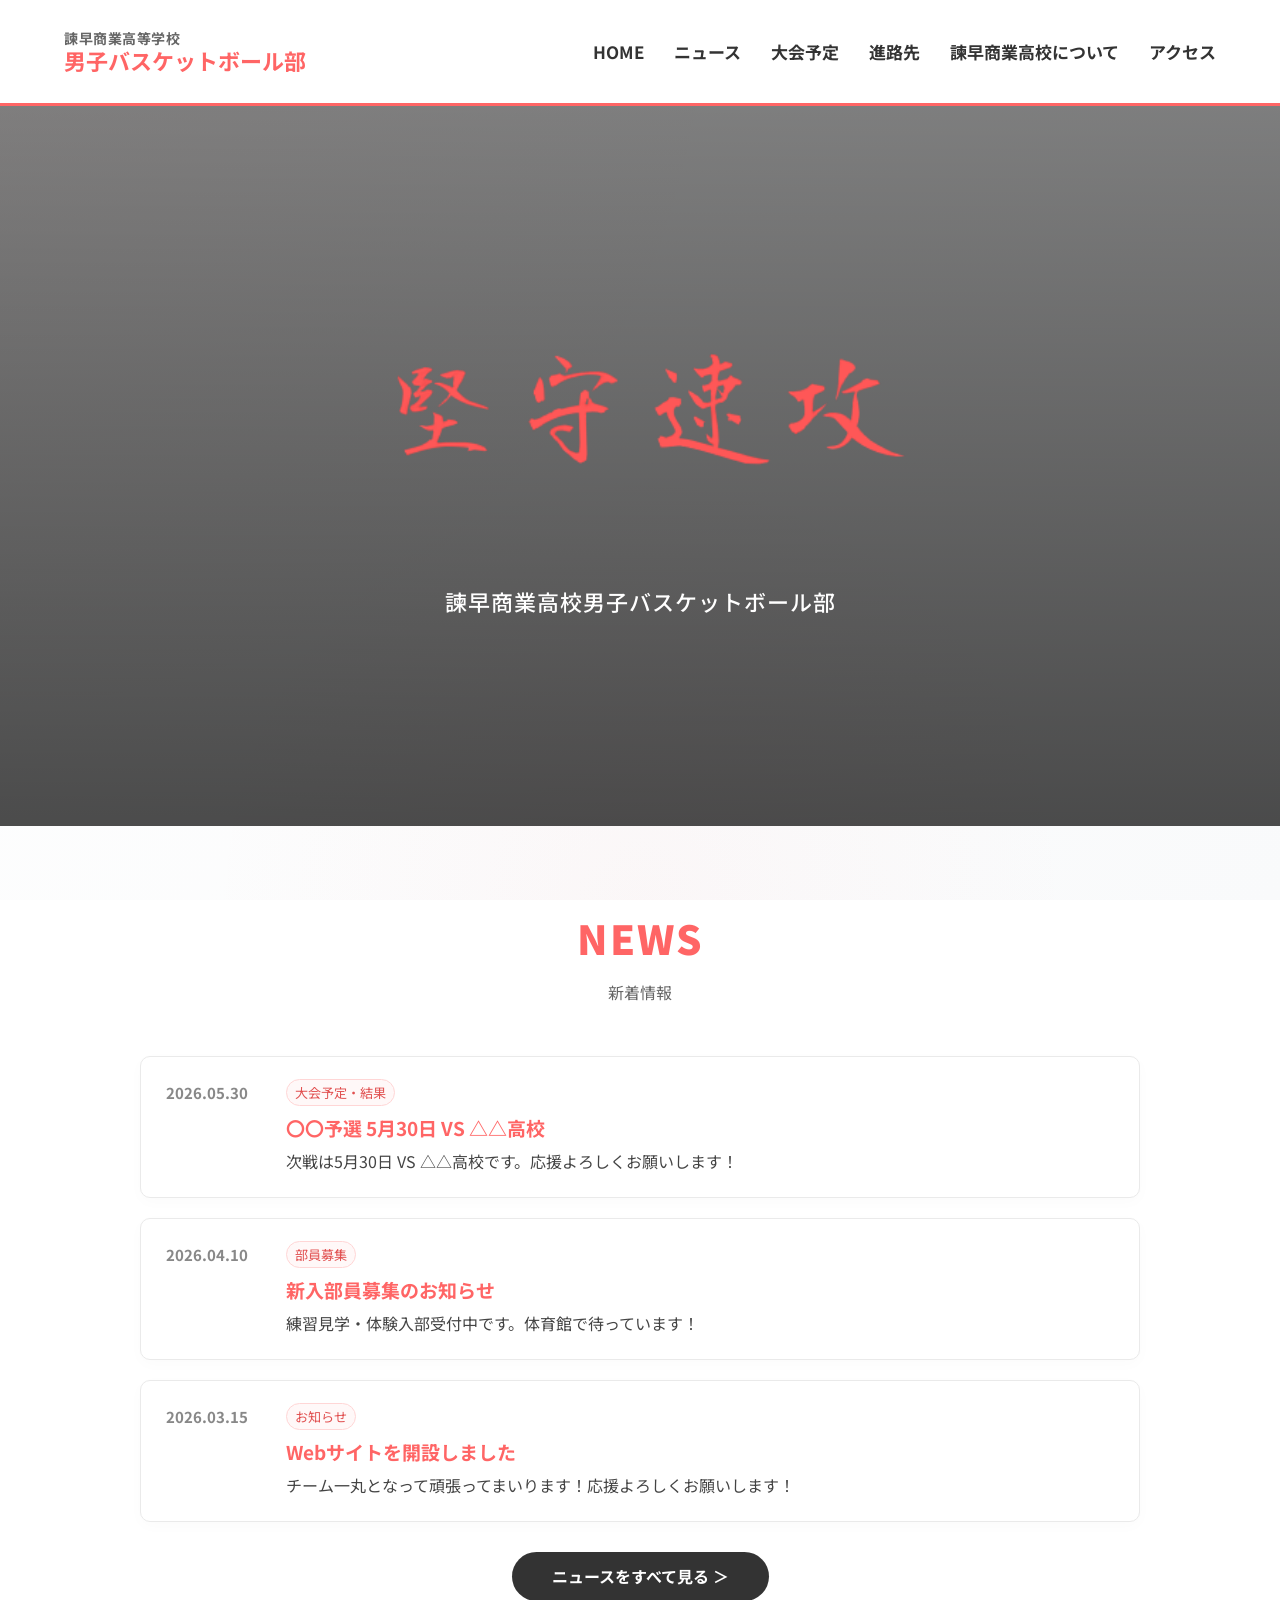
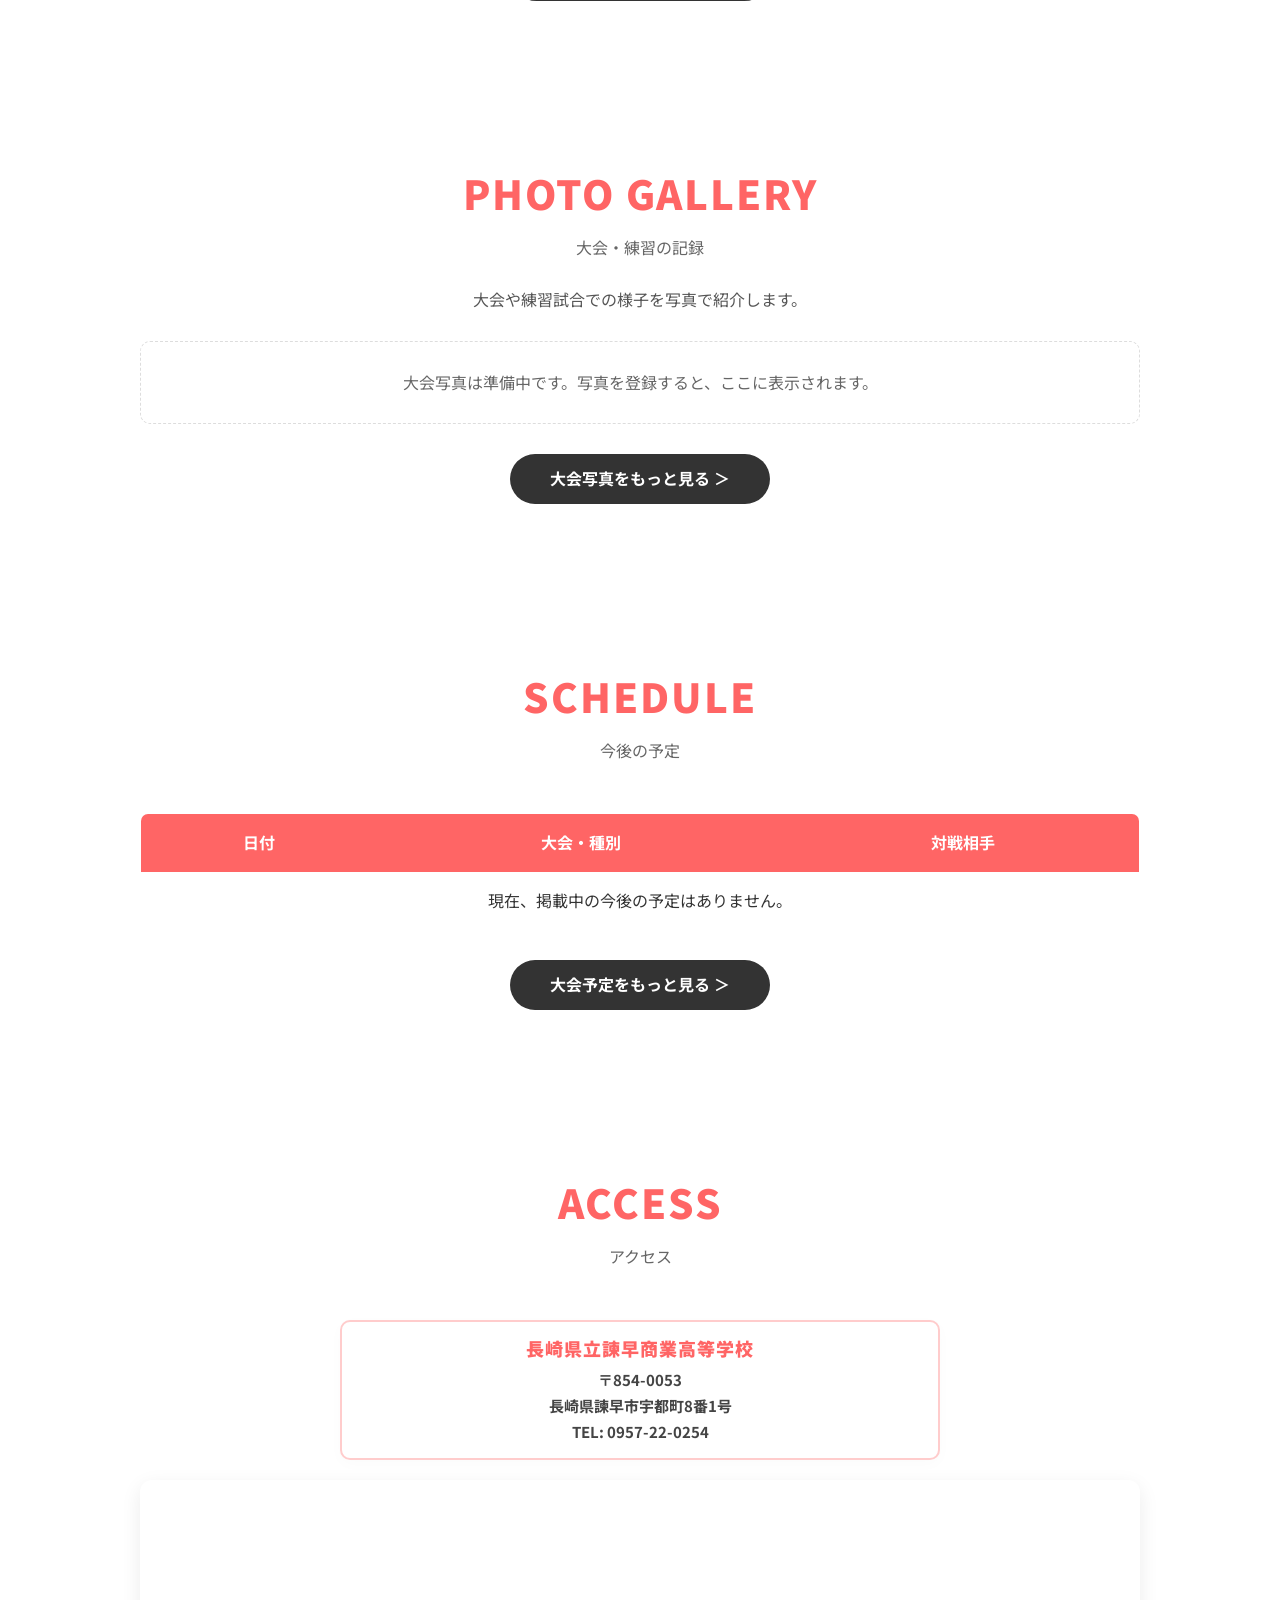
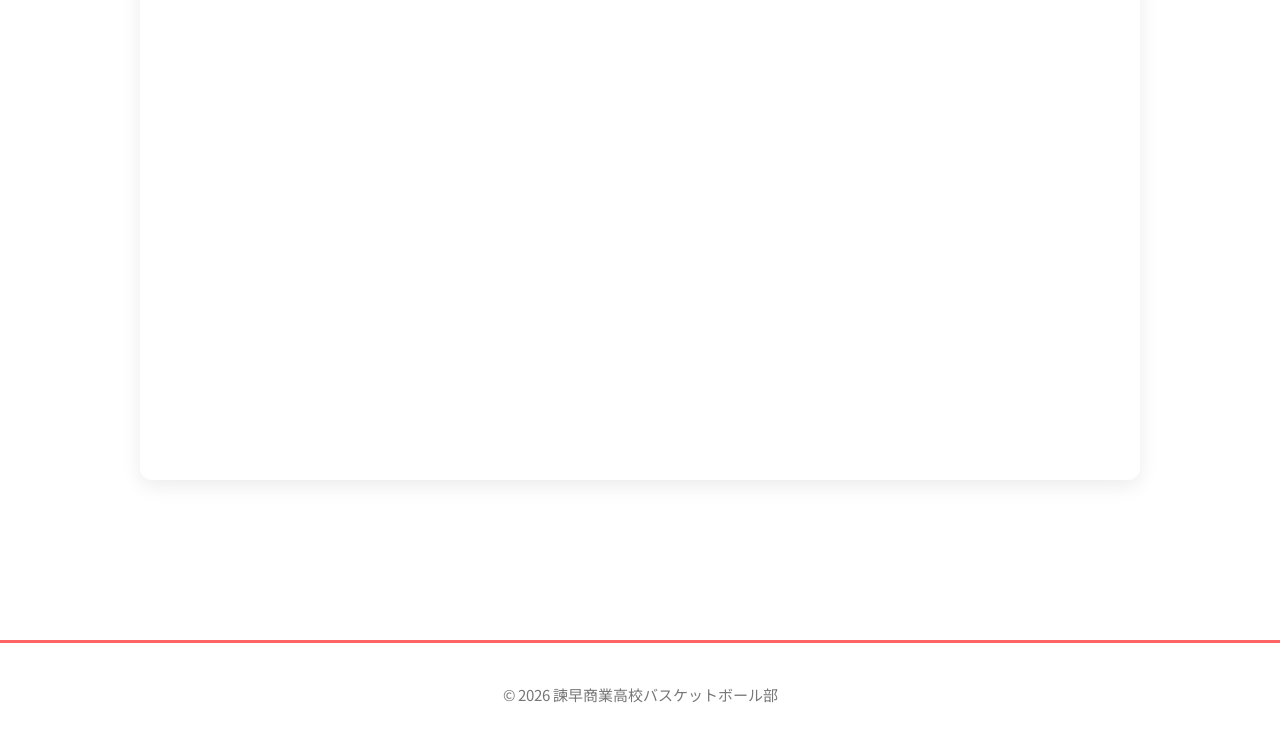
==== index.html @ a5fe0245 "Reload shared data files without stale browser cache" ====
<!DOCTYPE html>
<html lang="ja">
<head>
  <meta charset="UTF-8" />
  <meta name="viewport" content="width=device-width, initial-scale=1.0"/>

  <title>長崎県立諫早商業高校バスケットボール部【公式サイト】</title>

  <meta name="description" content="長崎県立諫早商業高等学校バスケットボール部の公式サイトです。チームの活動紹介、試合結果、練習日程、新入部員・体験入部案内などを発信しています。">

  <link rel="canonical" href="https://kanshobaske.github.io/">

  <meta property="og:title" content="長崎県立諫早商業高校バスケットボール部【公式サイト】">
  <meta property="og:description" content="諫早商業高校バスケットボール部の活動情報、試合結果、チーム紹介などを発信中！">
  <meta property="og:url" content="https://kanshobaske.github.io/">
  <meta property="og:site_name" content="諫早商業高校バスケットボール部">
  <meta property="og:type" content="website">
  <!-- <meta property="og:image" content="https://kanshobaske.github.io/images/ogp.jpg"> -->
  <meta name="twitter:card" content="summary_large_image">

  <link rel="preconnect" href="https://fonts.googleapis.com">
  <link rel="preconnect" href="https://fonts.gstatic.com" crossorigin>
  <link href="https://fonts.googleapis.com/css2?family=Noto+Sans+JP:wght@700;900&display=swap" rel="stylesheet">

  <link rel="stylesheet" href="style.css">
  <link rel="stylesheet" href="news-gallery.css">
</head>
<body>

  <header>
    <div class="logo">
      <span class="school-name">諫早商業高等学校</span>
      <span class="club-name">男子バスケットボール部</span>
    </div>
    
    <nav>
      <a href="index.html">HOME</a>
      <a href="news.html">ニュース</a>
      <a href="basketballschedule.html">大会予定</a>
      <a href="sinrosaki.html">進路先</a>
      <a href="isahayashougyounituite.html">諫早商業高校について</a>
      <a href="#access">アクセス</a>
    </nav>
  </header>

<section class="hero">
    <div class="hero-content">
      <h1><img src="img/kenshu.png" alt="堅守速攻" class="hero-logo"></h1>
      <div class="hero-text">
        <p>諫早商業高校男子バスケットボール部</p>
      </div>
    </div>
</section>

<section aria-labelledby="news-heading">
  <h2 class="section-title" id="news-heading">NEWS</h2>
  <p class="sub-title">新着情報</p>
  <div class="news-container" id="top-news-list" aria-live="polite">
    <p class="loading-message">ニュースを読み込んでいます…</p>
  </div>
  <div class="more-link-wrap">
    <a href="news.html" class="more-btn">ニュースをすべて見る ＞</a>
  </div>
</section>

<section aria-labelledby="gallery-heading" id="photo-gallery-preview">
  <h2 class="section-title" id="gallery-heading">PHOTO GALLERY</h2>
  <p class="sub-title">大会・練習の記録</p>
  <p class="gallery-intro">大会や練習試合での様子を写真で紹介します。</p>
  <div class="gallery-grid home-gallery-grid" id="top-gallery-list" aria-live="polite">
    <p class="loading-message">写真を読み込んでいます…</p>
  </div>
  <div class="more-link-wrap">
    <a href="gallery.html" class="more-btn">大会写真をもっと見る ＞</a>
  </div>
</section>

<script>document.write('<script src="news-data.js?v=' + Date.now() + '"><\/script>');</script>
<script>
/* ニュース表示の予備処理：外部スクリプトが読み込めない場合でも、ニュース本文を表示します。 */
(function () {
  "use strict";
  var home = document.getElementById("top-news-list");
  var list = document.getElementById("news-container");
  var data = (typeof newsData !== "undefined" && Array.isArray(newsData)) ? newsData.slice() : [];

  function clear(node) {
    while (node && node.firstChild) node.removeChild(node.firstChild);
  }
  function add(parent, tag, className, value) {
    var node = document.createElement(tag);
    if (className) node.className = className;
    node.textContent = value == null ? "" : String(value);
    parent.appendChild(node);
    return node;
  }
  function dateNumber(value) {
    var normalized = String(value || "").replace(/\./g, "-");
    var stamp = new Date(normalized + "T00:00:00").getTime();
    return isNaN(stamp) ? 0 : stamp;
  }
  data.sort(function (a, b) { return dateNumber(b.date) - dateNumber(a.date); });

  if (!data.length) {
    if (home) { clear(home); add(home, "p", "news-empty", "ニュースを読み込めませんでした。時間をおいて再読み込みしてください。"); }
    if (list) { clear(list); add(list, "li", "news-empty", "ニュースを読み込めませんでした。時間をおいて再読み込みしてください。"); }
    return;
  }

  if (home) {
    clear(home);
    data.slice(0, 3).forEach(function (item) {
      var card = add(home, "article", "card", "");
      add(card, "span", "news-date", item.date || "");
      var body = add(card, "div", "card-content", "");
      add(body, "span", "news-category", item.category || "お知らせ");
      add(body, "h3", "", item.title || "（タイトル未設定）");
      add(body, "p", "", item.desc || "本文は準備中です。");
    });
  }

  if (list) {
    clear(list);
    data.forEach(function (item) {
      var entry = add(list, "li", "", "");
      /* CSSのアニメーションに失敗した場合も、記事が透明なままにならないようにします。 */
      entry.style.opacity = "1";
      entry.style.transform = "none";
      entry.style.animation = "none";
      add(entry, "div", "news-date", item.date || "");
      add(entry, "span", "news-category", item.category || "お知らせ");
      add(entry, "h3", "news-list-title", item.title || "（タイトル未設定）");
      add(entry, "p", "news-description", item.desc || "本文は準備中です。");
    });
  }
})();
</script>
<script>document.write('<script src="gallery-data.js?v=' + Date.now() + '"><\/script>');</script>
<script src="gallery-renderer.js"></script>


<section>
    <h2 class="section-title">SCHEDULE</h2>
    <p class="sub-title">今後の予定</p>

    <div class="schedule-table-wrapper">
      <table class="schedule-table">
        <thead>
          <tr>
            <th>日付</th>
            <th>大会・種別</th>
            <th>対戦相手</th>
          </tr>
        </thead>
        <tbody id="top-schedule-list">
          </tbody>
      </table>
    </div>

    <!-- ▼▼▼ ここに「もっと見る」ボタンを追加しました ▼▼▼ -->
    <div class="more-link-wrap">
      <a href="basketballschedule.html" class="more-btn">大会予定をもっと見る ＞</a>
    </div>
    <!-- ▲▲▲▲▲▲▲▲▲▲▲▲▲▲▲▲▲▲▲▲▲▲▲▲▲▲▲▲▲▲ -->
</section>

<script>document.write('<script src="schedule-data.js?v=' + Date.now() + '"><\/script>');</script>
<script>
  // 今後の予定のみを表示し、データに問題があってもページ全体が停止しないようにします。
  (function () {
    const tableBody = document.getElementById("top-schedule-list");
    if (!tableBody) return;

    function showMessage(message) {
      const row = document.createElement("tr");
      const cell = document.createElement("td");
      cell.colSpan = 3;
      cell.textContent = message;
      row.appendChild(cell);
      tableBody.appendChild(row);
    }

    if (typeof scheduleData === "undefined" || !Array.isArray(scheduleData)) {
      showMessage("予定を読み込めませんでした。時間をおいて再度ご確認ください。");
      return;
    }

    const today = new Date();
    today.setHours(0, 0, 0, 0);
    const upcoming = scheduleData.filter(function (item) {
      const normalized = String(item.fullDate || "").replace(/\./g, "-");
      if (!/^\d{4}-\d{2}-\d{2}$/.test(normalized)) return true;
      const eventDate = new Date(normalized + "T00:00:00");
      return Number.isNaN(eventDate.getTime()) || eventDate >= today;
    });

    if (upcoming.length === 0) {
      showMessage("現在、掲載中の今後の予定はありません。");
      return;
    }

    upcoming.forEach(function (item) {
      const row = document.createElement("tr");
      const dateCell = document.createElement("td");
      const titleCell = document.createElement("td");
      const opponentCell = document.createElement("td");
      const badge = document.createElement("span");

      dateCell.textContent = [item.date, item.dayOfWeek ? "(" + item.dayOfWeek + ")" : ""].filter(Boolean).join(" ");
      badge.className = "schedule-inline-badge " + (item.badgeType === "official-game" ? "official" : "practice");
      badge.textContent = "[" + (item.badgeName || "予定") + "]";
      titleCell.appendChild(badge);
      titleCell.appendChild(document.createTextNode(" " + (item.title || "詳細未定")));
      opponentCell.textContent = item.opponent || "未定";
      row.append(dateCell, titleCell, opponentCell);
      tableBody.appendChild(row);
    });
  })();
</script>

<section id="access">
    <h2 class="section-title">ACCESS</h2>
    <p class="sub-title">アクセス</p>

    <div class="address-box">
      <h3>長崎県立諫早商業高等学校</h3>
      <p class="zip">〒854-0053</p>
      <p class="address">長崎県諫早市宇都町8番1号</p>
      <p class="tel">TEL: 0957-22-0254</p>
    </div>

    <div class="map-wrap">
      <iframe src="https://www.google.com/maps/embed?pb=!1m18!1m12!1m3!1d1675.9515657034412!2d130.0395649679837!3d32.84781639469504!2m3!1f0!2f0!3f0!3m2!1i1024!2i768!4f13.1!3m3!1m2!1s0x3540033435775e51%3A0xff0b2122ed82999e!2z6ZW35bSO55yM56uL6Kur5pep5ZWG5qWt6auY562J5a2m5qCh!5e0!3m2!1sja!2sjp!4v1784007157458!5m2!1sja!2sjp" width="1000" height="600" style="border:0;" allowfullscreen="" loading="lazy" referrerpolicy="strict-origin-when-cross-origin"></iframe>
    </div>
</section>

<footer>
    <p>© 2026 諫早商業高校バスケットボール部</p>
</footer>

</body>
</html>
---- style.css ----
@charset "UTF-8";

/* =========================================
   全体・共通設定
========================================= */
*{
    margin: 0;
    padding: 0;
    box-sizing: border-box;
    font-family: 'Noto Sans JP', "Yu Gothic", sans-serif;
}
html {
    scroll-behavior: smooth;
}

#access {
    scroll-margin-top: 80px; /* 固定ヘッダーの高さ分だけ上部に余白を確保 */
}
body{
    color: #333;
    line-height: 1.6;
    background-color: #ffffff;
    /* バスケットコートを連想させる背景 */
    background-image: 
        radial-gradient(circle at 50% 100%, rgba(255, 102, 102, 0.03) 0%, rgba(255, 102, 102, 0) 40%),
        radial-gradient(circle at 0% 0%, rgba(255, 102, 102, 0.02) 0%, rgba(255, 102, 102, 0) 50%),
        linear-gradient(135deg, #ffffff 0%, #f9fafb 100%);
    background-attachment: fixed;
}

.container,
.news-container,
.players,
.schedule-table-wrapper {
    width: 100%;
    max-width: 1000px;
    margin: 0 auto;
}

section {
    padding: 80px 20px;
}

.section-title {
    text-align: center;
    color: rgb(255, 101, 101);
    font-size: 40px;
    font-weight: 900;
    letter-spacing: 2px;
    margin-bottom: 10px;
}

.sub-title {
    text-align: center;
    font-size: 16px;
    color: #666;
    margin-bottom: 50px;
}

/* =========================================
   ヘッダー (Header) & ナビゲーション
========================================= */
header{
    display: flex;
    justify-content: space-between;
    align-items: center;
    padding: 20px 5%;
    background: rgba(255, 255, 255, 0.95);
    backdrop-filter: blur(5px);
    border-bottom: 3px solid rgb(255, 101, 101);
    position: sticky;
    top: 0;
    z-index: 100;
}

.logo {
    font-size: 28px;
    font-weight: bold;
    color: rgb(255, 101, 101);
    line-height: 1.2;
}

.school-name {
    display: block;
    font-size: 14px;
    color: #666;
    letter-spacing: 0.5px;
}

.club-name {
    display: block;
    font-size: 22px;
}

nav{
    display: flex;
    gap: 30px;
    align-items: center;
    padding: 10px 0;
}

nav a{
    display: inline-block;
    padding: 8px 0;
    text-decoration: none;
    color: #333;
    font-weight: 700;
    font-size: 17px;
    transition: 0.3s;
}

nav a:hover,
.active-page{
    color: rgb(255, 101, 101) !important;
}

/* =========================================
   ヒーローエリア (Hero / HOME)
========================================= */
.hero{
    height: 80vh;
    background:
        linear-gradient(rgba(0,0,0,0.5), rgba(0,0,0,0.7)),
        url("https://images.unsplash.com/photo-1546519638-68e109498ffc?q=80&w=1400&auto=format&fit=crop");
    background-size: cover;
    background-position: center;
    display: flex;
    justify-content: center;
    align-items: center;
    text-align: center;
    padding: 20px;
}

.hero-text{
    color: #ffffff;
    max-width: 800px;
}

.hero-content h1{
    margin-bottom: 25px;
}

.hero-logo {
    max-width: 100%;  
    width: 680px;     
    height: auto;     
}

.hero-content p{
    font-size: 22px;
    margin-bottom: 35px;
    font-weight: 500;
    letter-spacing: 1px;
}

/* =========================================
   トップページ用 ニュースカード
========================================= */
.news-container {
    display: flex;
    flex-direction: column; 
    gap: 20px;              
}

.card {
    background: #ffffff;
    padding: 22px 25px;
    border-radius: 10px;
    border: 1px solid #eaeaea; 
    display: flex;             
    align-items: flex-start;
    transition: 0.3s cubic-bezier(0.25, 1, 0.5, 1);
    box-shadow: 0 4px 15px rgba(0, 0, 0, 0.02);
}

.card:hover {
    transform: translateX(5px); 
    box-shadow: 0 6px 20px rgba(0,0,0,0.06);
}

.news-date {
    font-size: 15px;
    color: #888;
    font-weight: 700;
    min-width: 120px; 
    padding-top: 2px;
}

.card-content { flex: 1; }
.card-content h3 {
    color: rgb(255, 101, 101);
    margin-bottom: 6px;
    font-size: 19px;
    font-weight: 700;
}
.card-content p {
    color: #444;
    font-size: 16px;
    margin: 0;
}

/* =========================================
   ニュース詳細ページ用 (news.html)
========================================= */
.news-page-content {
    max-width: 800px;
    margin: 0 auto;
    min-height: 70vh;
}

.news-list {
    list-style: none;
    padding: 0;
    margin-top: 20px;
}

.news-list li {
    border-left: 5px solid rgb(255, 101, 101);
    background: #ffffff;
    box-shadow: 0 4px 15px rgba(0, 0, 0, 0.02);
    border: 1px solid #eaeaea;
    padding: 20px;
    margin-bottom: 20px;
    border-radius: 0 10px 10px 0;
    opacity: 0;
    transform: translateY(30px);
    animation: fadeInUp 0.8s ease-out forwards;
}

@keyframes fadeInUp {
    from { opacity: 0; transform: translateY(30px); }
    to { opacity: 1; transform: translateY(0); }
}

.news-list .news-date {
    font-weight: bold;
    color: rgb(255, 101, 101);
    font-size: 16px;
    margin-bottom: 5px;
}

.news-list a {
    text-decoration: none;
    color: #333;
    font-weight: bold;
    font-size: 20px;
    transition: 0.3s;
    display: inline-block;
}

.news-list a:hover {
    color: rgb(255, 101, 101);
    padding-left: 5px;
}

/* =========================================
   スケジュール＆カレンダー (basketballschedule.html)
========================================= */
.schedule-list {
    display: flex;
    flex-direction: column;
    gap: 22px;
}

.schedule-card, 
.calendar-section {
    background: #ffffff;
    padding: 25px;
    border-radius: 10px;
    box-shadow: 0 4px 15px rgba(0, 0, 0, 0.02); 
    border: 1px solid #eaeaea;
    opacity: 0;
    transform: translateY(30px);
    transition: opacity 0.8s cubic-bezier(0.25, 1, 0.5, 1), transform 0.8s cubic-bezier(0.25, 1, 0.5, 1);
}

.schedule-card {
    border-left: 5px solid #ff6666;
    scroll-margin-top: 120px; 
    transition: background-color 0.5s ease, opacity 0.8s, transform 0.8s;
}

.schedule-card.highlight-flash {
    background-color: #fff0f0;
    border-color: #ff3333;
    box-shadow: 0 4px 20px rgba(255, 102, 102, 0.15);
}

.is-show {
    opacity: 1;
    transform: translateY(0);
}

.card-header {
    display: flex;
    align-items: center;
    gap: 15px;
    margin-bottom: 12px;
}

.schedule-date {
    color: #ff6666;
    font-size: 20px;
    font-weight: 700;
}
.schedule-date span { font-size: 15px; margin-left: 2px; }

.badge {
    color: white;
    padding: 4px 10px;
    border-radius: 4px;
    font-size: 13px;
    font-weight: bold;
}
.official-game { background: #ff6666; }
.practice-game { background: #4aa3ff; }

.schedule-name {
    font-size: 22px;
    margin-bottom: 15px;
    font-weight: 700;
}

.schedule-detail dl {
    display: grid;
    grid-template-columns: 90px auto;
    row-gap: 8px;
    font-size: 16px;
}
.schedule-detail dt { font-weight: bold; color: #666; }
.schedule-comment { margin-top: 15px; color: #555; font-size: 15px; }

/* 簡易テーブル版スケジュール */
.schedule-table-wrapper { overflow-x: auto; }
.schedule-table {
    width: 100%;
    border-collapse: collapse;
    background: #fff;
    border-radius: 8px;
    overflow: hidden;
    border: 1px solid #eaeaea;
}
.schedule-table th, .schedule-table td {
    padding: 16px;
    text-align: center;
    font-size: 16px;
}
.schedule-table th {
    background: rgb(255, 101, 101);
    color: #ffffff;
    font-weight: bold;
}
.schedule-table td { border-bottom: 1px solid #eee; }

/* カレンダー機能 */
.calendar-section { margin-top: 50px; border-top: 5px solid #ff6666; }
.calendar-header { display: flex; justify-content: space-between; align-items: center; margin-bottom: 25px; }
.calendar-title { font-size: 24px; color: #333; font-weight: 700; }
.calendar-btn {
    background: #ffffff; color: #ff6666; border: 1px solid #ffcccc;
    padding: 9px 18px; font-size: 14px; font-weight: 700; border-radius: 30px;
    cursor: pointer; display: flex; align-items: center; gap: 6px; transition: 0.2s;
}
.calendar-btn:hover { background: #ff6666; color: #ffffff; border-color: #ff6666; }

.calendar-slider-container { width: 100%; position: relative; overflow: hidden; }
.calendar-slider-track { display: flex; width: 300%; transform: translateX(-33.3333%); }
.is-animating { transition: transform 0.4s cubic-bezier(0.4, 0, 0.2, 1); }
.calendar-wrapper { width: 33.3333%; flex-shrink: 0; padding: 0 5px; }

.calendar-table { width: 100%; border-collapse: collapse; table-layout: fixed; }
.calendar-table th { padding: 12px 0; background: #f7f7f7; font-weight: 700; color: #333; font-size: 14px; }
.calendar-table th:first-child, .calendar-table td:first-child { color: #ff6666; } 
.calendar-table th:last-child, .calendar-table td:last-child { color: #4aa3ff; }  
.calendar-table td { padding: 8px 4px; border-bottom: 1px solid #eee; font-weight: 500; height: 95px; vertical-align: top; position: relative; }

.day-num { display: block; font-size: 15px; margin-bottom: 5px; }
.event-wrapper { position: absolute; bottom: 8px; left: 4px; right: 4px; }
.event-dot {
    display: block; padding: 3px 4px; font-size: 12px; color: #fff;
    border-radius: 3px; font-weight: bold; white-space: nowrap; overflow: hidden;
    text-overflow: ellipsis; cursor: pointer; border: none; width: 100%; text-align: center; transition: 0.2s;
}
.event-dot:hover { transform: scale(1.03); }
.event-dot.official { background: #ff6666; }
.event-dot.practice { background: #4aa3ff; }
.other-month { color: #ccc !important; }


/* =========================================
   学校について (isahayashougyounituite.html)
========================================= */
.about-section {
    background: #ffffff;
    padding: 40px;
    border-radius: 10px;
    box-shadow: 0 4px 15px rgba(0, 0, 0, 0.02);
    margin-bottom: 40px;
    border-left: 5px solid #ff6666;
    border-top: 1px solid #eaeaea;
    border-right: 1px solid #eaeaea;
    border-bottom: 1px solid #eaeaea;
}

.about-section h3 {
    font-size: 24px;
    color: #333;
    margin-bottom: 20px;
    border-bottom: 2px solid #fff0f0;
    padding-bottom: 8px;
}

.about-text {
    font-size: 16px;
    line-height: 1.8;
    color: #444;
    margin-bottom: 20px;
}

.grid-container {
    display: grid;
    grid-template-columns: repeat(auto-fit, minmax(250px, 1fr));
    gap: 20px;
    margin-top: 20px;
}

.grid-item {
    background: #f9fafb;
    padding: 20px;
    border-radius: 8px;
    border: 1px solid #eee;
}

.grid-item h4 {
    color: #ff6666;
    font-size: 18px;
    margin-bottom: 10px;
}

/* =========================================
   進路先ページ (sinrosaki.html)
========================================= */
.career-container {
    display: flex;
    flex-direction: column;
    gap: 25px;
    margin-top: 20px;
    max-width: 900px;
    margin-left: auto;
    margin-right: auto;
}

.career-card {
    padding: 25px;
    border-radius: 8px;
    box-shadow: 0 4px 15px rgba(0,0,0,0.02);
    border: 1px solid #eaeaea;
}

.career-card h3 {
    margin: 0 0 15px 0;
    font-size: 1.3rem;
    display: flex;
    align-items: center;
    gap: 8px;
}

.career-list {
    margin: 0;
    padding-left: 20px;
    line-height: 1.8;
    font-size: 1rem;
    color: #444;
}
.career-list li { margin-bottom: 8px; }

/* 進路先の色分け */
.card-university { background-color: #fcfdfe; border-left: 6px solid #2196f3; }
.card-university h3 { color: #1e88e5; }
.card-vocational { background-color: #fffbfd; border-left: 6px solid #e91e63; }
.card-vocational h3 { color: #d81b60; }
.card-employment { background-color: #fbfdfb; border-left: 6px solid #4caf50; }
.card-employment h3 { color: #43a047; }


/* =========================================
   フッター (Footer)
========================================= */
footer{
    margin-top: 80px;
    text-align: center;
    padding: 40px 20px;
    background: #ffffff;
    border-top: 3px solid rgb(255, 101, 101);
    color: #777;
    font-size: 15px;
} 

/* =========================================
   レスポンシブ (スマホ表示)
========================================= */
@media(max-width:768px){
    header{ flex-direction: column; padding: 15px 20px; }
    nav{ margin-top: 15px; gap: 15px; flex-wrap: wrap; justify-content: center; padding: 5px 0; }
    nav a{ font-size: 16px; padding: 5px 0; }
    
    .hero { height: 60vh; }
    .hero-logo { width: 95%; }
    .hero-content p{ font-size: 18px; margin-bottom: 25px; }

    section { padding: 60px 20px; }
    .section-title { font-size: 32px; }
    .sub-title { margin-bottom: 40px; }

    /* 各種カードの縦並び・余白調整 */
    .card { flex-direction: column; gap: 8px; padding: 15px; }
    .news-date { min-width: auto; font-size: 14px; }
    .card-content h3 { font-size: 18px; }
    .card-content p { font-size: 15px; }

    .about-section { padding: 25px 20px; }

    /* カレンダー縮小 */
    .calendar-table td { height: 80px; }
    .day-num { font-size: 13px; }
    .event-dot { font-size: 10px; padding: 2px; }
}
/* =========================================
   アクセス（住所枠 ＆ マップ中央寄せ）
========================================= */
/* 住所を表示するデザイン枠 */
.address-box {
    max-width: 600px;
    margin: 0 auto 20px;     /* 下の余白を 30px から 20px に少し縮小 */
    padding: 12px 20px;      /* 上下パディングを 25px から 12px に縮小 */
    background: #ffffff;
    border: 2px solid #ffcccc;
    border-radius: 10px;
    box-shadow: 0 4px 15px rgba(0, 0, 0, 0.02);
    text-align: center;
}

.address-box h3 {
    color: rgb(255, 101, 101);
    font-size: 18px;          /* フォントサイズを微調整 */
    font-weight: 900;
    margin-bottom: 6px;       /* 下余白を 12px から 6px に縮小 */
    letter-spacing: 1px;
}

.address-box p {
    font-size: 15px;
    color: #444;
    margin-bottom: 2px;       /* 行間を詰めるため 2px に変更 */
    font-weight: 700;
}



/* マップを真ん中に寄せるスタイル */
.map-wrap {
    display: flex;
    justify-content: center; /* 横方向の中央に配置 */
    width: 100%;
    margin: 0 auto;
    padding: 0 10px;         /* スマホで見たときに画面端にぴったりくっつかないよう余白を確保 */
}

.map-wrap iframe {
    width: 100%;
    max-width: 1000px;        /* 住所枠と同じ最大横幅に設定 */
    height: 600px;
    border: 0;
    border-radius: 12px;     /* 角を少し丸くして柔らかい印象に */
    box-shadow: 0 6px 20px rgba(0, 0, 0, 0.08); /* 軽い影をつけてオシャレに浮き立たせる */
    transition: 0.3s;
}

/* レスポンシブ (スマホ表示の微調整) */
@media(max-width:768px){
    .address-box {
        padding: 20px 15px;
        margin-bottom: 20px;
    }
    .address-box h3 {
        font-size: 18px;
    }
    .address-box p {
        font-size: 14px;
    }
    .map-wrap iframe {
        height: 300px;       /* スマホ画面に合わせてマップの高さを少し低く調整 */
    }
}
/* 「もっと見る」ボタンのコンテナ（中央揃え用） */
.more-link-wrap {
  text-align: center;
  margin-top: 30px; /* ニュース一覧との余白 */
}

/* ボタン本体のデザイン */
.more-btn {
  display: inline-block;
  padding: 12px 40px;
  background-color: #333;     /* ボタンの背景色（お好みで変更可） */
  color: #fff;                /* 文字色 */
  text-decoration: none;
  font-weight: bold;
  border-radius: 30px;        /* 丸みのあるボタンにする場合 */
  transition: background-color 0.3s ease, transform 0.2s ease;
}

/* マウスを乗せたとき（ホバー時）の動き */
.more-btn:hover {
  background-color: rgb(255, 101, 101); /* ホバー時にテーマカラー等へ変化 */
  transform: translateY(-2px);           /* わずかに上に浮き上がる演出 */
}
---- news-gallery.css ----
/* ニュース・大会写真ページの追加スタイル（既存デザインに合わせた配色） */
.news-intro {
  max-width: 800px;
  margin: 0 auto 32px;
  padding: 24px 28px;
  border: 1px solid #eaeaea;
  border-left: 5px solid rgb(255, 101, 101);
  border-radius: 0 10px 10px 0;
  background: #fff;
  box-shadow: 0 4px 15px rgba(0, 0, 0, 0.02);
}
.news-intro h2 { font-size: 1.25rem; margin-bottom: 10px; color: #333; }
.news-intro p { color: #444; margin: 8px 0; }
.news-intro ul { padding-left: 1.4em; color: #444; margin: 12px 0; }
.news-intro li { margin: 7px 0; }
.news-intro-note { color: #666 !important; font-size: 0.92rem; }
.inline-link { color: rgb(255, 101, 101); font-weight: 700; text-decoration: none; }
.inline-link:hover { text-decoration: underline; }

.news-category {
  display: inline-block;
  width: fit-content;
  padding: 2px 8px;
  margin: 0 0 7px;
  border: 1px solid #ffd6d6;
  border-radius: 20px;
  color: rgb(225, 80, 80);
  background: #fff8f8;
  font-size: 0.82rem;
  line-height: 1.6;
}
.news-list .news-category { margin-bottom: 7px; }
.news-list .news-list-title {
  color: #333;
  font-size: 1.2rem;
  line-height: 1.5;
  margin: 2px 0 8px;
}
.news-list .news-description { color: #444; margin: 0; line-height: 1.8; }
.news-empty {
  color: #666;
  text-align: center;
  padding: 20px;
  background: #fff;
  border: 1px solid #eaeaea;
  border-radius: 8px;
  list-style: none;
}
.loading-message { color: #777; text-align: center; padding: 18px; }

.gallery-intro {
  max-width: 900px;
  margin: -24px auto 28px;
  text-align: center;
  color: #555;
}
.gallery-grid {
  width: 100%;
  max-width: 1000px;
  margin: 0 auto;
  display: grid;
  grid-template-columns: repeat(3, minmax(0, 1fr));
  gap: 20px;
}
.gallery-card {
  min-width: 0;
  overflow: hidden;
  background: #fff;
  border: 1px solid #eaeaea;
  border-radius: 10px;
  box-shadow: 0 4px 15px rgba(0, 0, 0, 0.03);
}
.gallery-image {
  display: block;
  width: 100%;
  aspect-ratio: 4 / 3;
  object-fit: cover;
  background: #f6f6f6;
}
.gallery-image-error { object-fit: contain; padding: 16px; }
.gallery-card-body { padding: 16px 18px 18px; }
.gallery-card-title { font-size: 1.05rem; line-height: 1.5; margin-bottom: 6px; color: rgb(255, 101, 101); }
.gallery-card-date { color: #888; font-size: 0.9rem; margin-bottom: 6px; }
.gallery-card-description { color: #444; font-size: 0.95rem; }
.gallery-empty {
  grid-column: 1 / -1;
  text-align: center;
  color: #666;
  padding: 28px 20px;
  border: 1px dashed #ddd;
  border-radius: 10px;
  background: rgba(255,255,255,0.8);
}
.home-gallery-grid { max-width: 1000px; }
.schedule-inline-badge { font-weight: 700; }
.schedule-inline-badge.official { color: rgb(255, 101, 101); }
.schedule-inline-badge.practice { color: #4aa3ff; }

@media (max-width: 800px) {
  .gallery-grid { grid-template-columns: repeat(2, minmax(0, 1fr)); gap: 14px; }
}
@media (max-width: 560px) {
  .news-intro { padding: 18px; }
  .gallery-grid { grid-template-columns: 1fr; }
  .card { flex-direction: column; gap: 6px; padding: 18px; }
  .news-date { min-width: 0; }
  .news-list .news-list-title { font-size: 1.08rem; }
}
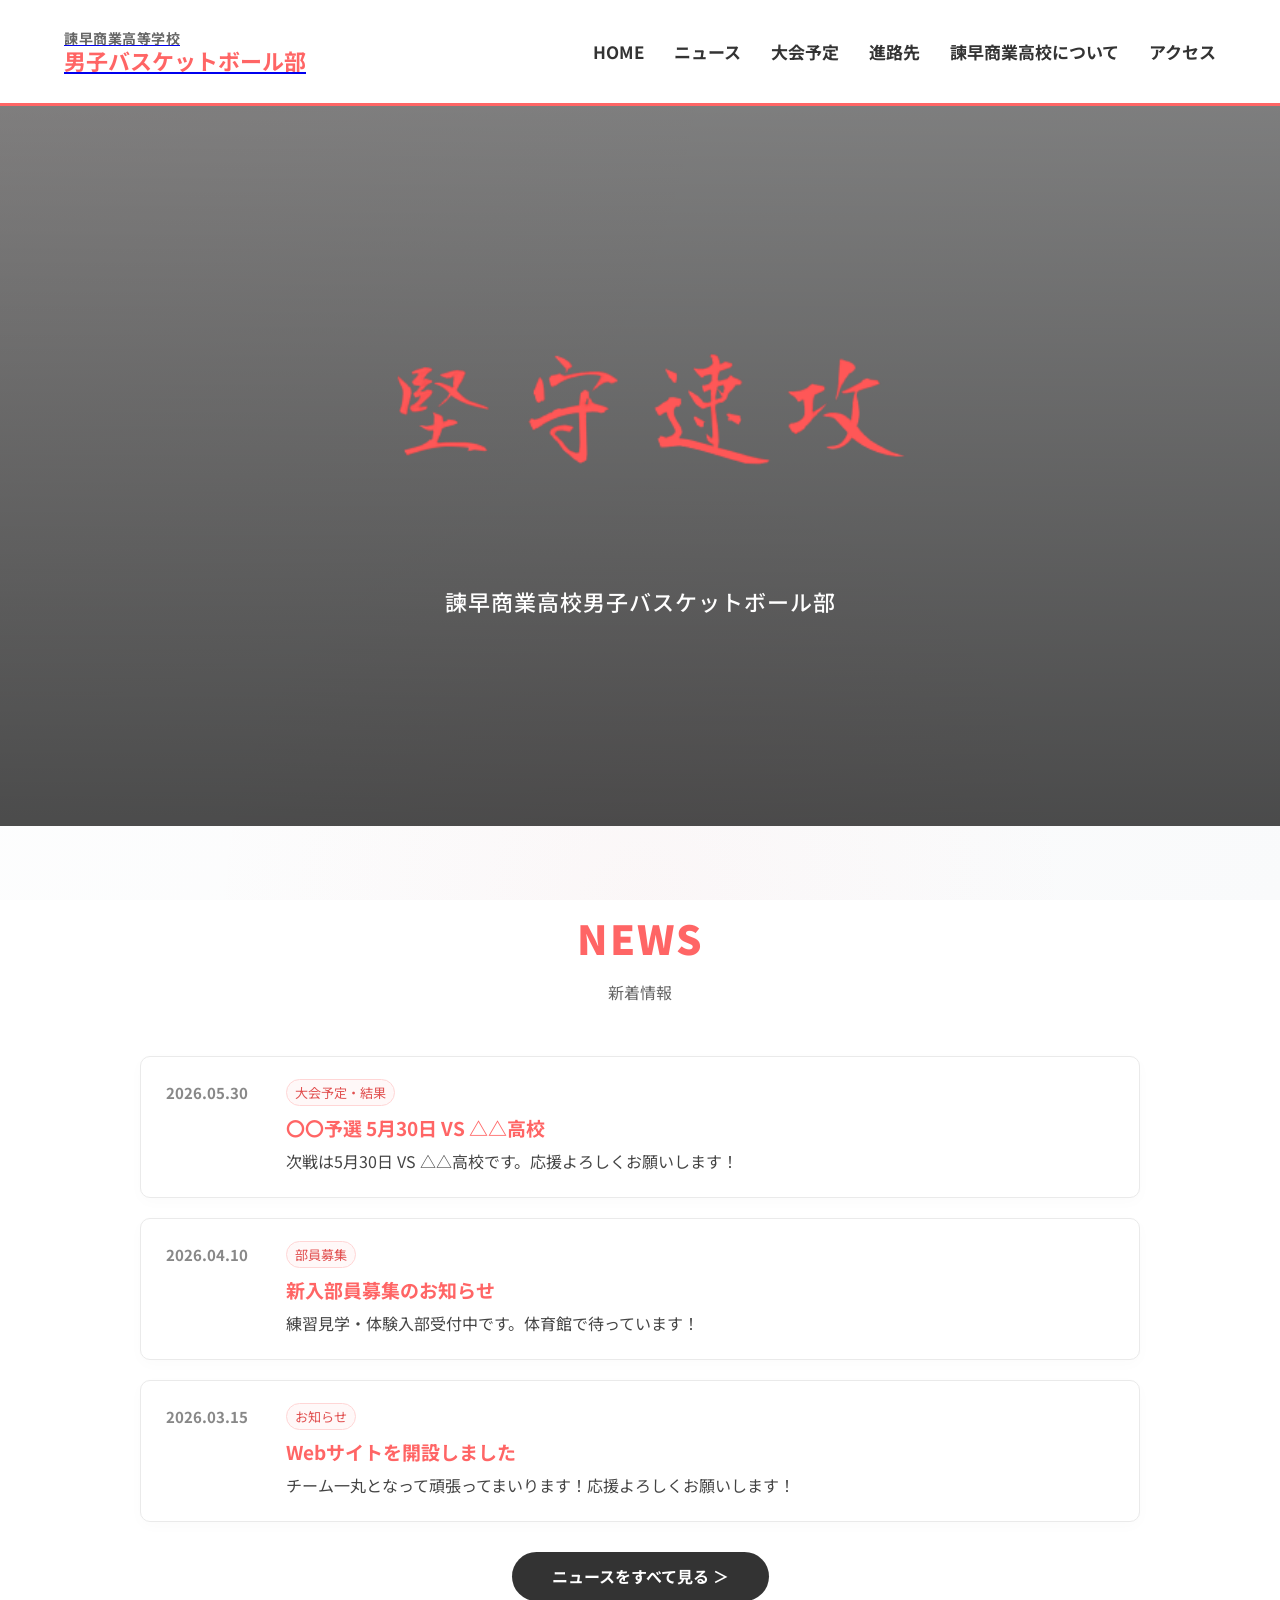
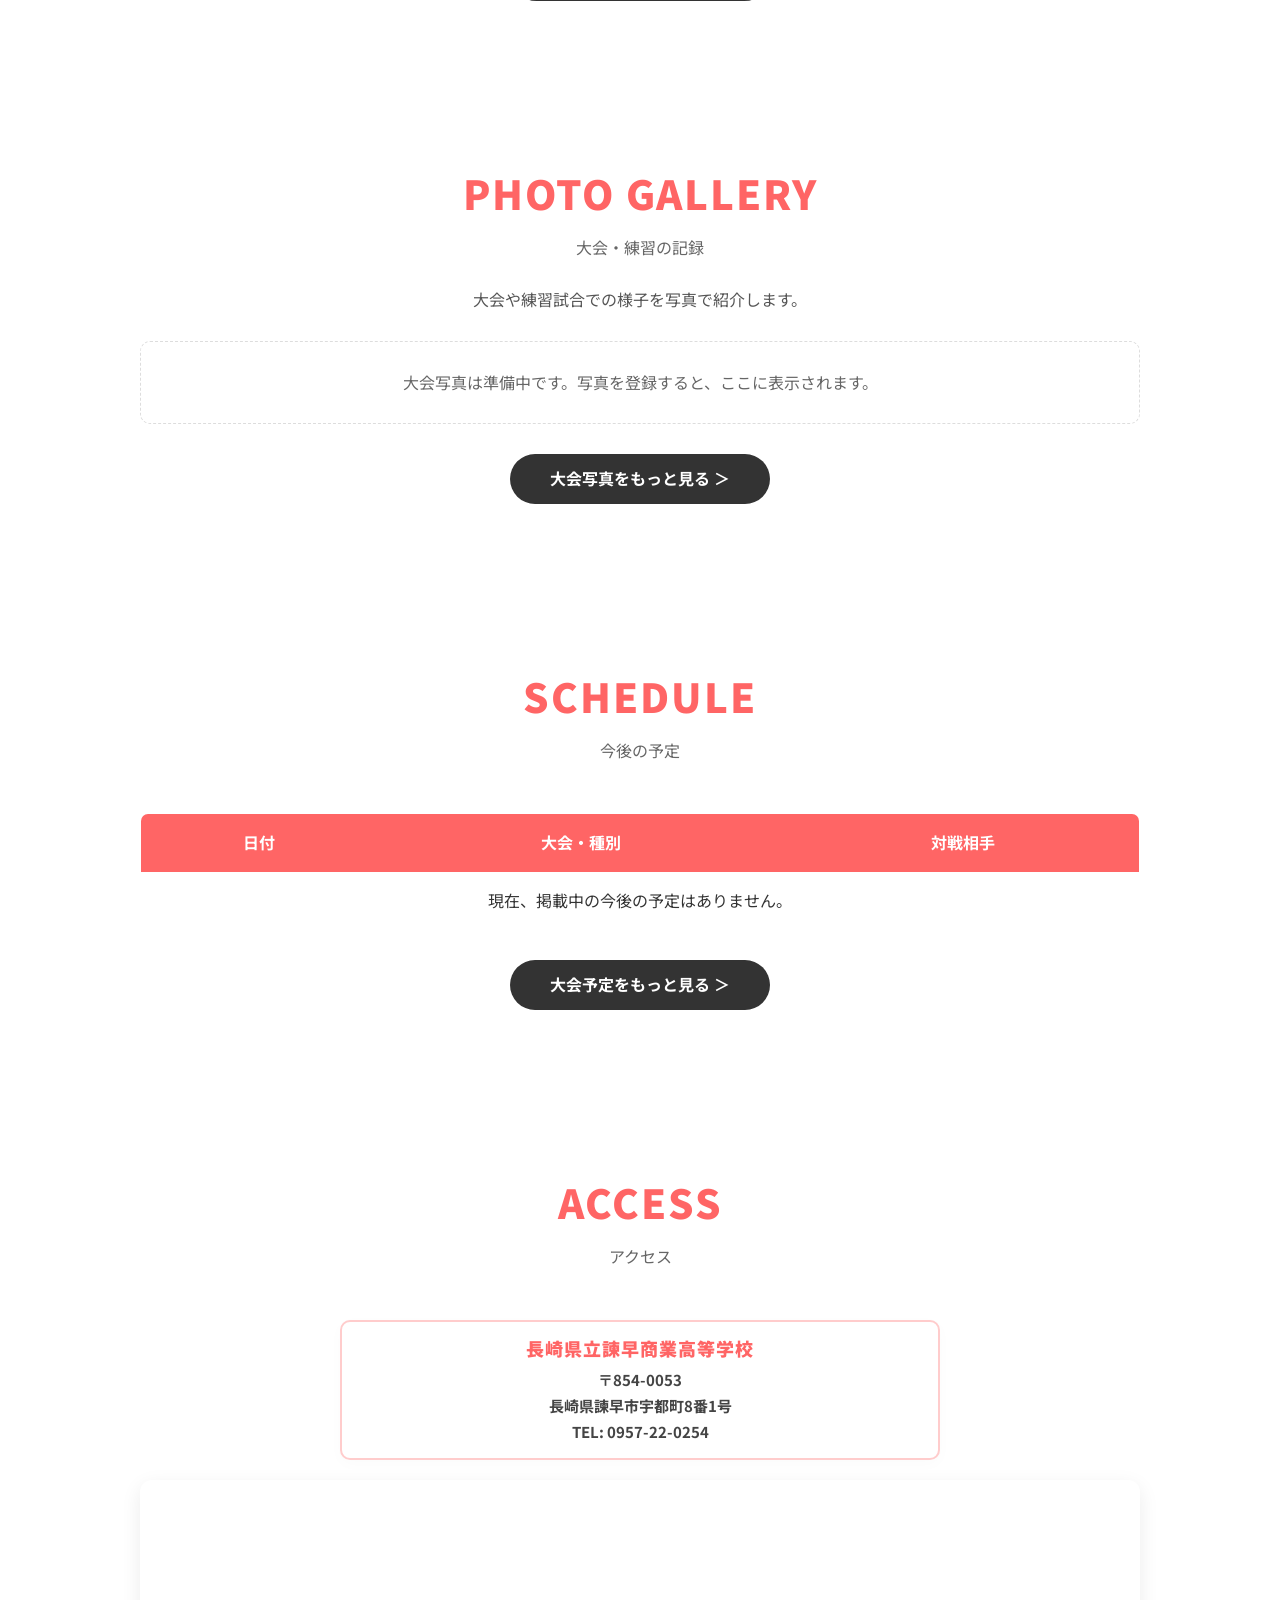
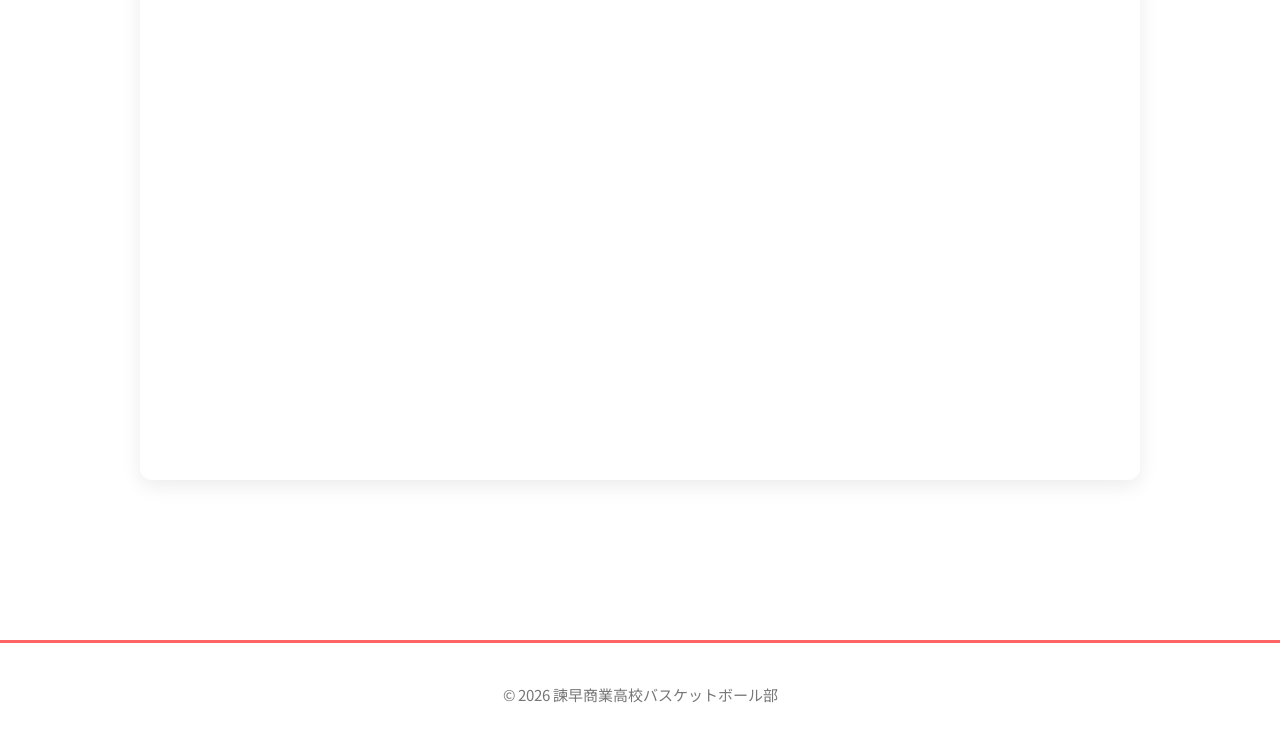
==== commit 037b47e2: "Make site logo link home and fix display edge cases" ====
--- a/index.html
+++ b/index.html
@@ -28,10 +28,12 @@
 <body>
 
   <header>
-    <div class="logo">
-      <span class="school-name">諫早商業高等学校</span>
-      <span class="club-name">男子バスケットボール部</span>
-    </div>
+    <a href="index.html" class="logo-link" aria-label="ホームへ戻る">
+      <div class="logo">
+        <span class="school-name">諫早商業高等学校</span>
+        <span class="club-name">男子バスケットボール部</span>
+      </div>
+    </a>
     
     <nav>
       <a href="index.html">HOME</a>
@@ -189,9 +191,9 @@
     today.setHours(0, 0, 0, 0);
     const upcoming = scheduleData.filter(function (item) {
       const normalized = String(item.fullDate || "").replace(/\./g, "-");
-      if (!/^\d{4}-\d{2}-\d{2}$/.test(normalized)) return true;
+      if (!/^\d{4}-\d{2}-\d{2}$/.test(normalized)) return false;
       const eventDate = new Date(normalized + "T00:00:00");
-      return Number.isNaN(eventDate.getTime()) || eventDate >= today;
+      return !Number.isNaN(eventDate.getTime()) && eventDate >= today;
     });
 
     if (upcoming.length === 0) {
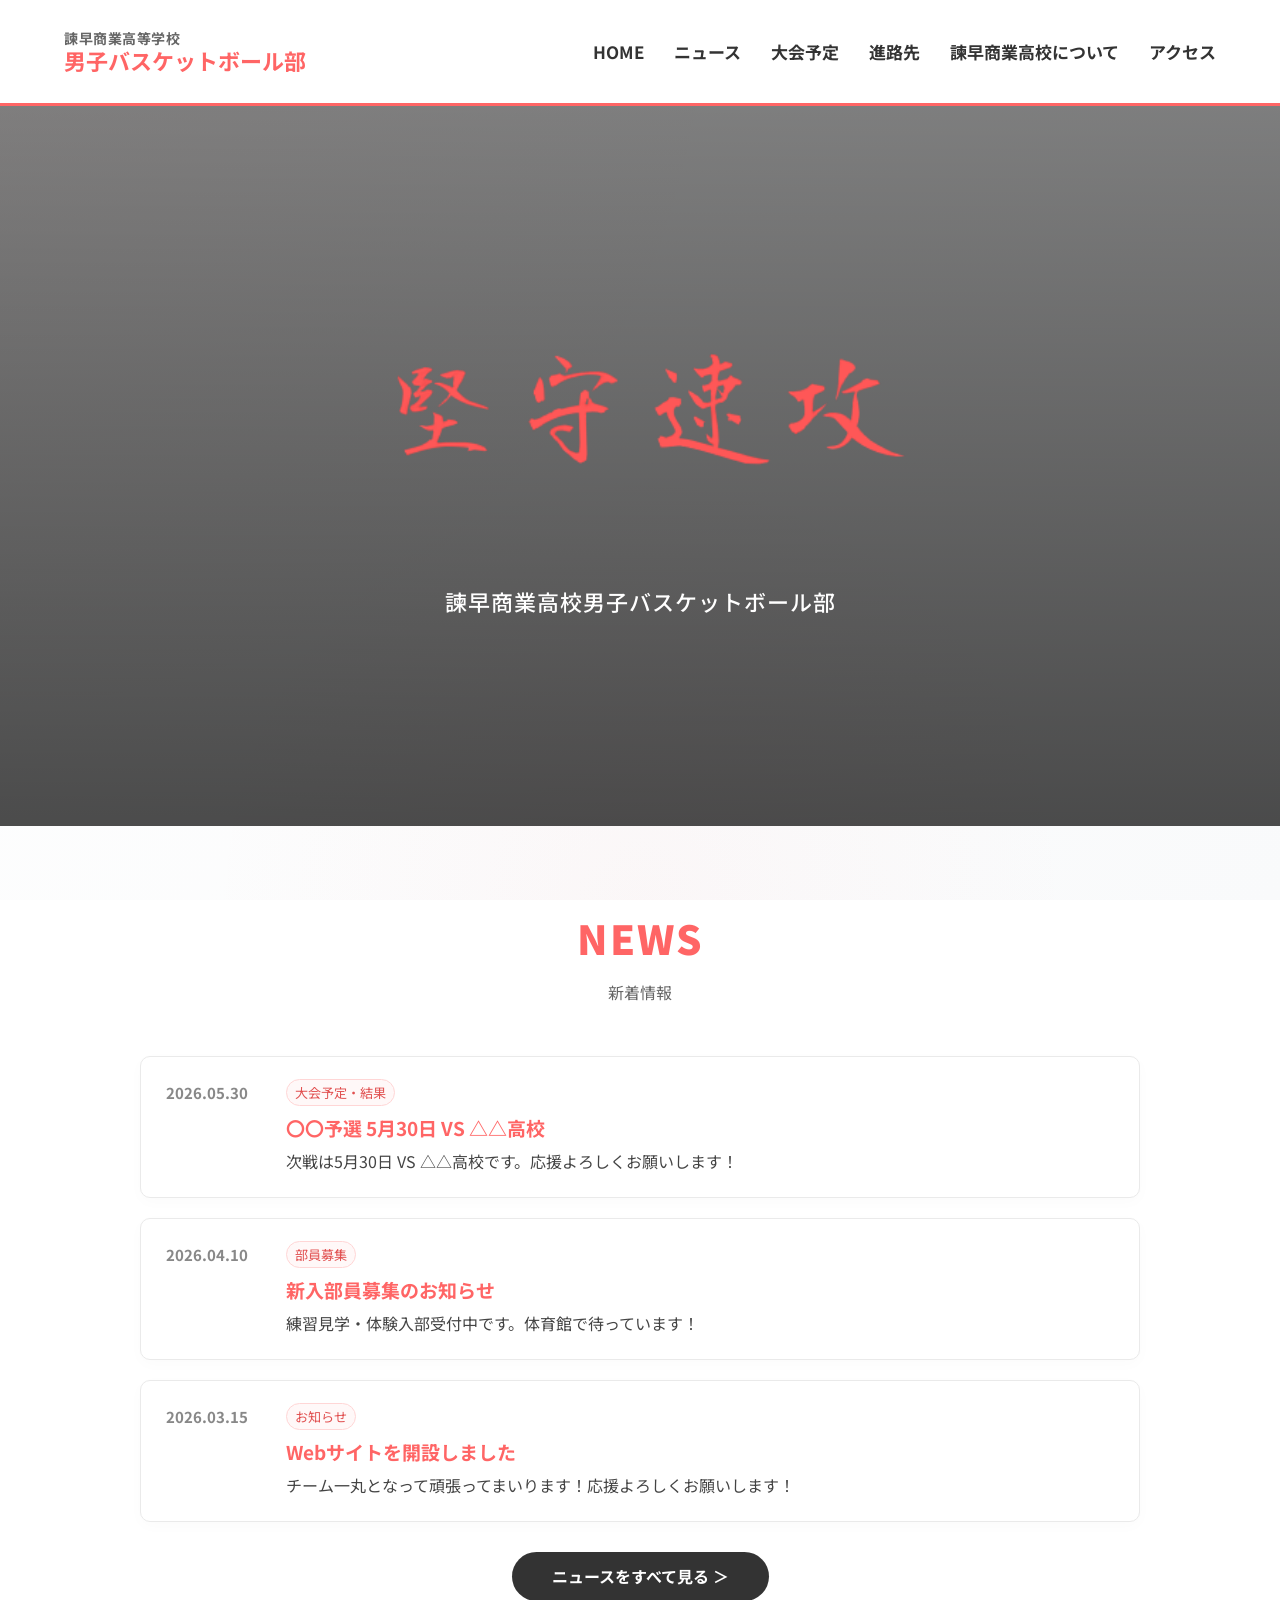
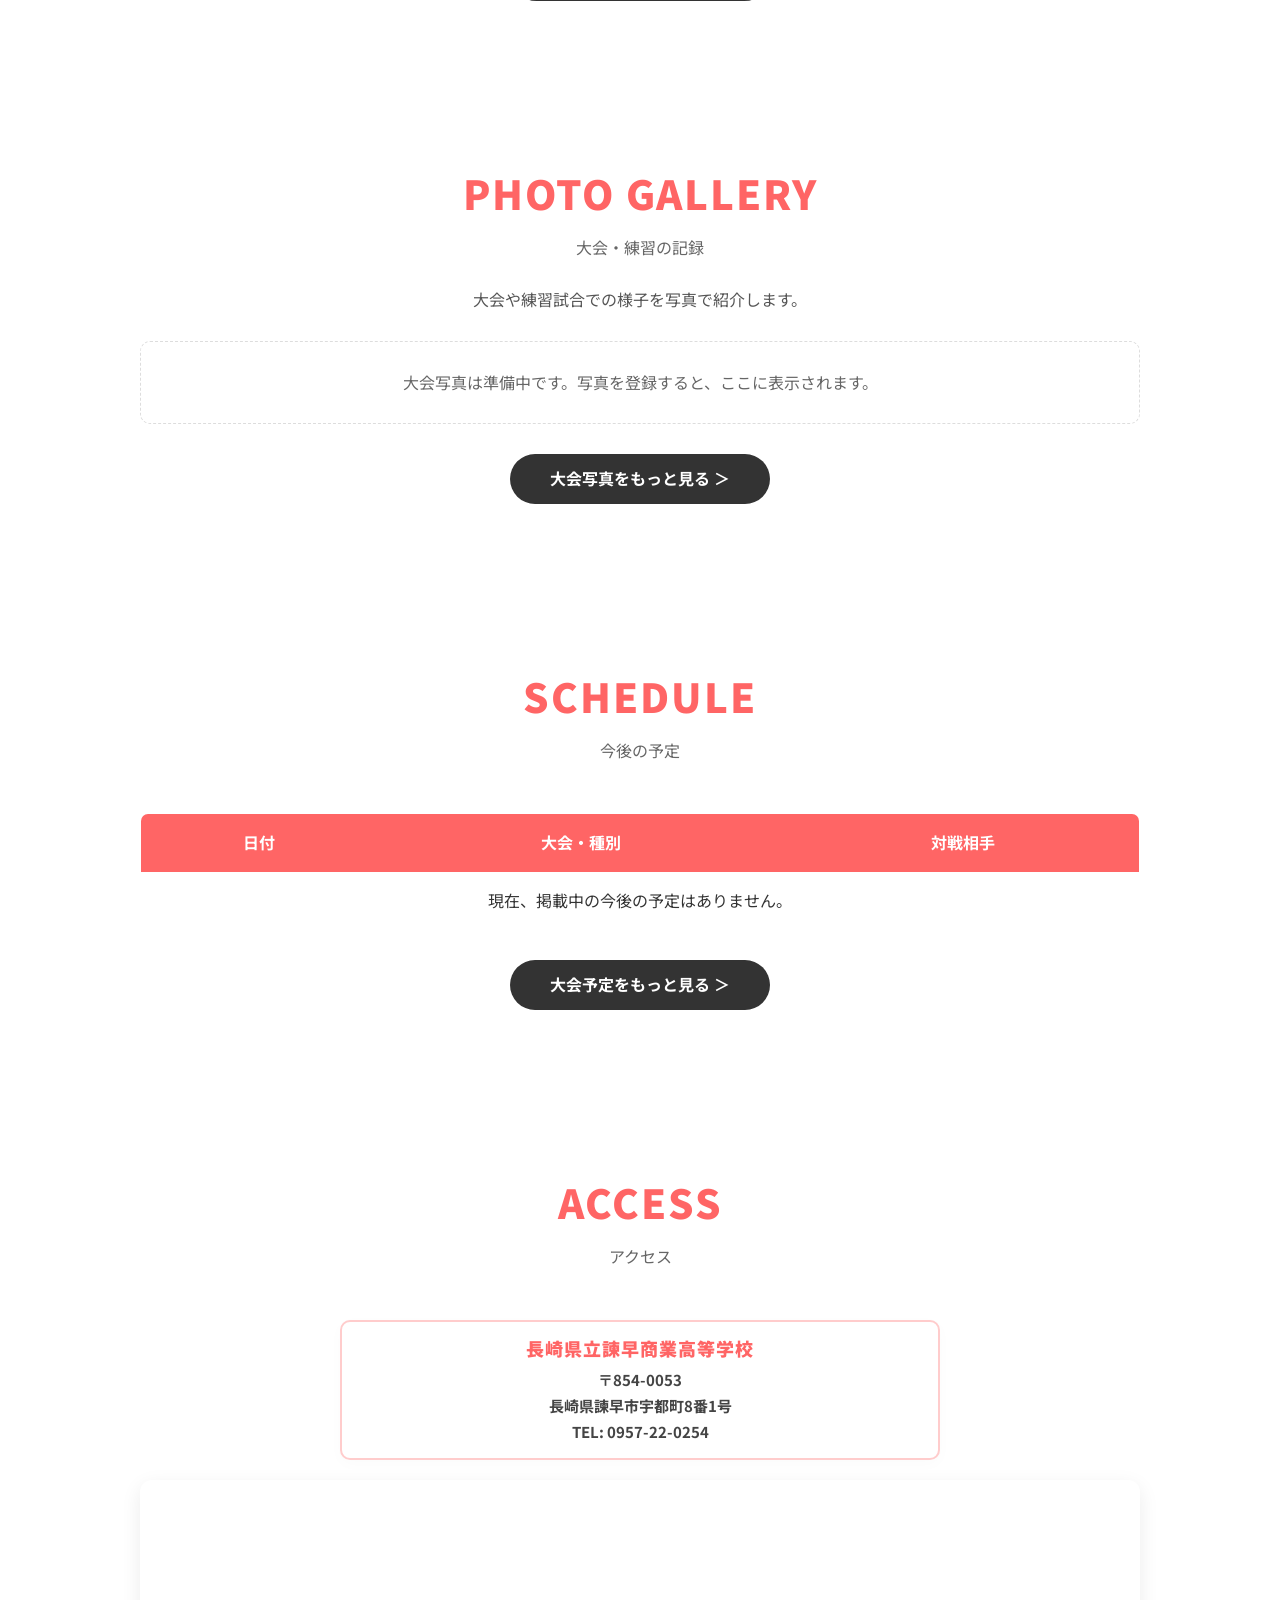
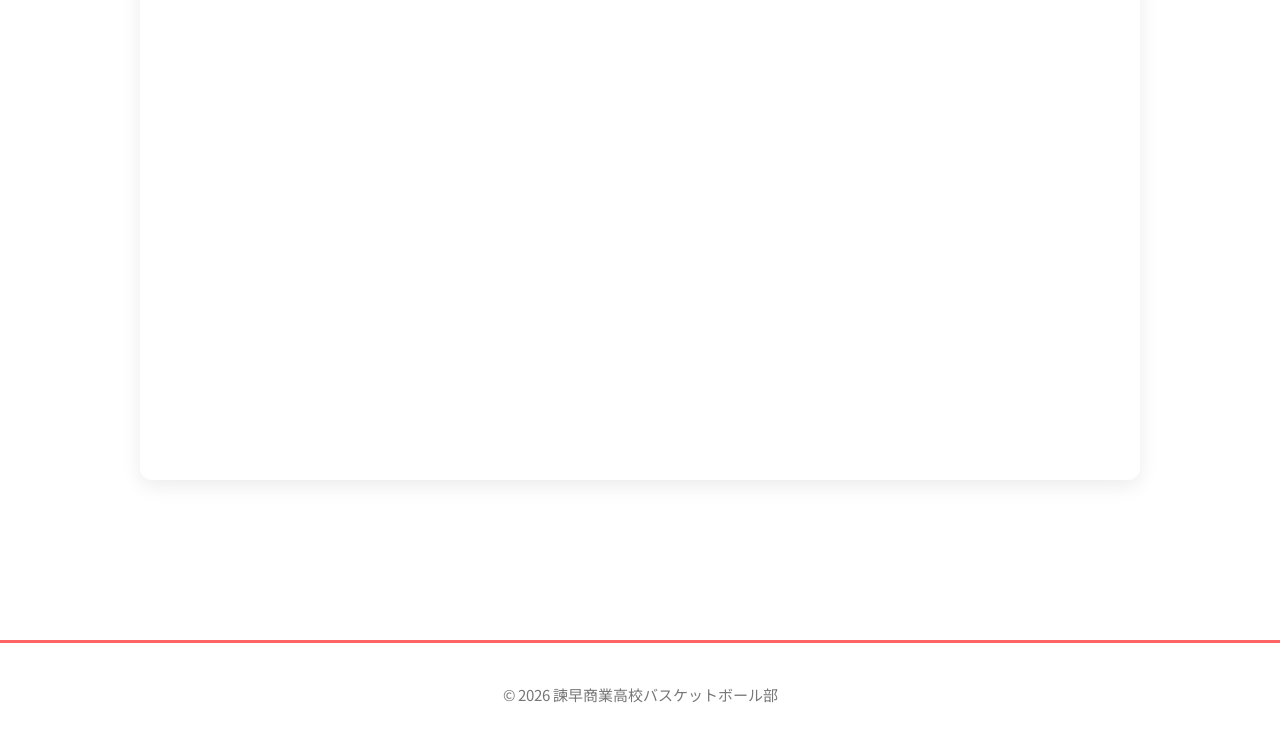
==== commit 62569233: "Add Japanese maintenance comments to website source" ====
--- a/index.html
+++ b/index.html
@@ -27,6 +27,9 @@
 </head>
 <body>
 
+<!-- ホーム：新着ニュース、大会写真、今後の予定、学校へのアクセスをまとめています。 -->
+
+  <!-- 共通ヘッダー：サイト名のロゴと各ページへのリンクです。 -->
   <header>
     <a href="index.html" class="logo-link" aria-label="ホームへ戻る">
       <div class="logo">
@@ -45,6 +48,7 @@
     </nav>
   </header>
 
+<!-- メインビジュアル：部活動名とチームロゴを表示します。 -->
 <section class="hero">
     <div class="hero-content">
       <h1><img src="img/kenshu.png" alt="堅守速攻" class="hero-logo"></h1>
@@ -54,6 +58,7 @@
     </div>
 </section>
 
+<!-- 新着ニュース：news-data.js の最新3件を表示します。 -->
 <section aria-labelledby="news-heading">
   <h2 class="section-title" id="news-heading">NEWS</h2>
   <p class="sub-title">新着情報</p>
@@ -65,6 +70,7 @@
   </div>
 </section>
 
+<!-- 写真プレビュー：gallery-data.js の先頭3件を表示します。 -->
 <section aria-labelledby="gallery-heading" id="photo-gallery-preview">
   <h2 class="section-title" id="gallery-heading">PHOTO GALLERY</h2>
   <p class="sub-title">大会・練習の記録</p>
@@ -77,6 +83,7 @@
   </div>
 </section>
 
+<!-- ニュースの元データを読み込み、ホーム用カードを生成します。 -->
 <script>document.write('<script src="news-data.js?v=' + Date.now() + '"><\/script>');</script>
 <script>
 /* ニュース表示の予備処理：外部スクリプトが読み込めない場合でも、ニュース本文を表示します。 */
@@ -137,10 +144,12 @@
   }
 })();
 </script>
+<!-- 写真の元データを読み込み、gallery-renderer.js で表示します。 -->
 <script>document.write('<script src="gallery-data.js?v=' + Date.now() + '"><\/script>');</script>
 <script src="gallery-renderer.js"></script>
 
 
+<!-- 大会予定：schedule-data.js から今日以降の予定を表に表示します。 -->
 <section>
     <h2 class="section-title">SCHEDULE</h2>
     <p class="sub-title">今後の予定</p>
@@ -166,8 +175,10 @@
     <!-- ▲▲▲▲▲▲▲▲▲▲▲▲▲▲▲▲▲▲▲▲▲▲▲▲▲▲▲▲▲▲ -->
 </section>
 
+<!-- 大会予定の元データを読み込みます。予定の日付やスコアは schedule-data.js を編集します。 -->
 <script>document.write('<script src="schedule-data.js?v=' + Date.now() + '"><\/script>');</script>
 <script>
+  // ホームの簡易予定表を作ります。日付が不正な項目は表示対象から除外します。
   // 今後の予定のみを表示し、データに問題があってもページ全体が停止しないようにします。
   (function () {
     const tableBody = document.getElementById("top-schedule-list");
@@ -220,6 +231,7 @@
   })();
 </script>
 
+<!-- アクセス：学校の住所・電話番号と地図を表示します。 -->
 <section id="access">
     <h2 class="section-title">ACCESS</h2>
     <p class="sub-title">アクセス</p>
--- a/style.css
+++ b/style.css
@@ -80,6 +80,19 @@
     line-height: 1.2;
 }
 
+/* ヘッダーのロゴをホームへのリンクとして表示します（既存の見た目は維持）。 */
+.logo-link {
+    display: block;
+    flex-shrink: 0;
+    color: inherit;
+    text-decoration: none;
+}
+.logo-link:focus-visible {
+    outline: 3px solid rgb(255, 101, 101);
+    outline-offset: 5px;
+    border-radius: 3px;
+}
+
 .school-name {
     display: block;
     font-size: 14px;
@@ -215,10 +228,10 @@
 }
 
 .news-list li {
-    border-left: 5px solid rgb(255, 101, 101);
     background: #ffffff;
     box-shadow: 0 4px 15px rgba(0, 0, 0, 0.02);
     border: 1px solid #eaeaea;
+    border-left: 5px solid rgb(255, 101, 101);
     padding: 20px;
     margin-bottom: 20px;
     border-radius: 0 10px 10px 0;
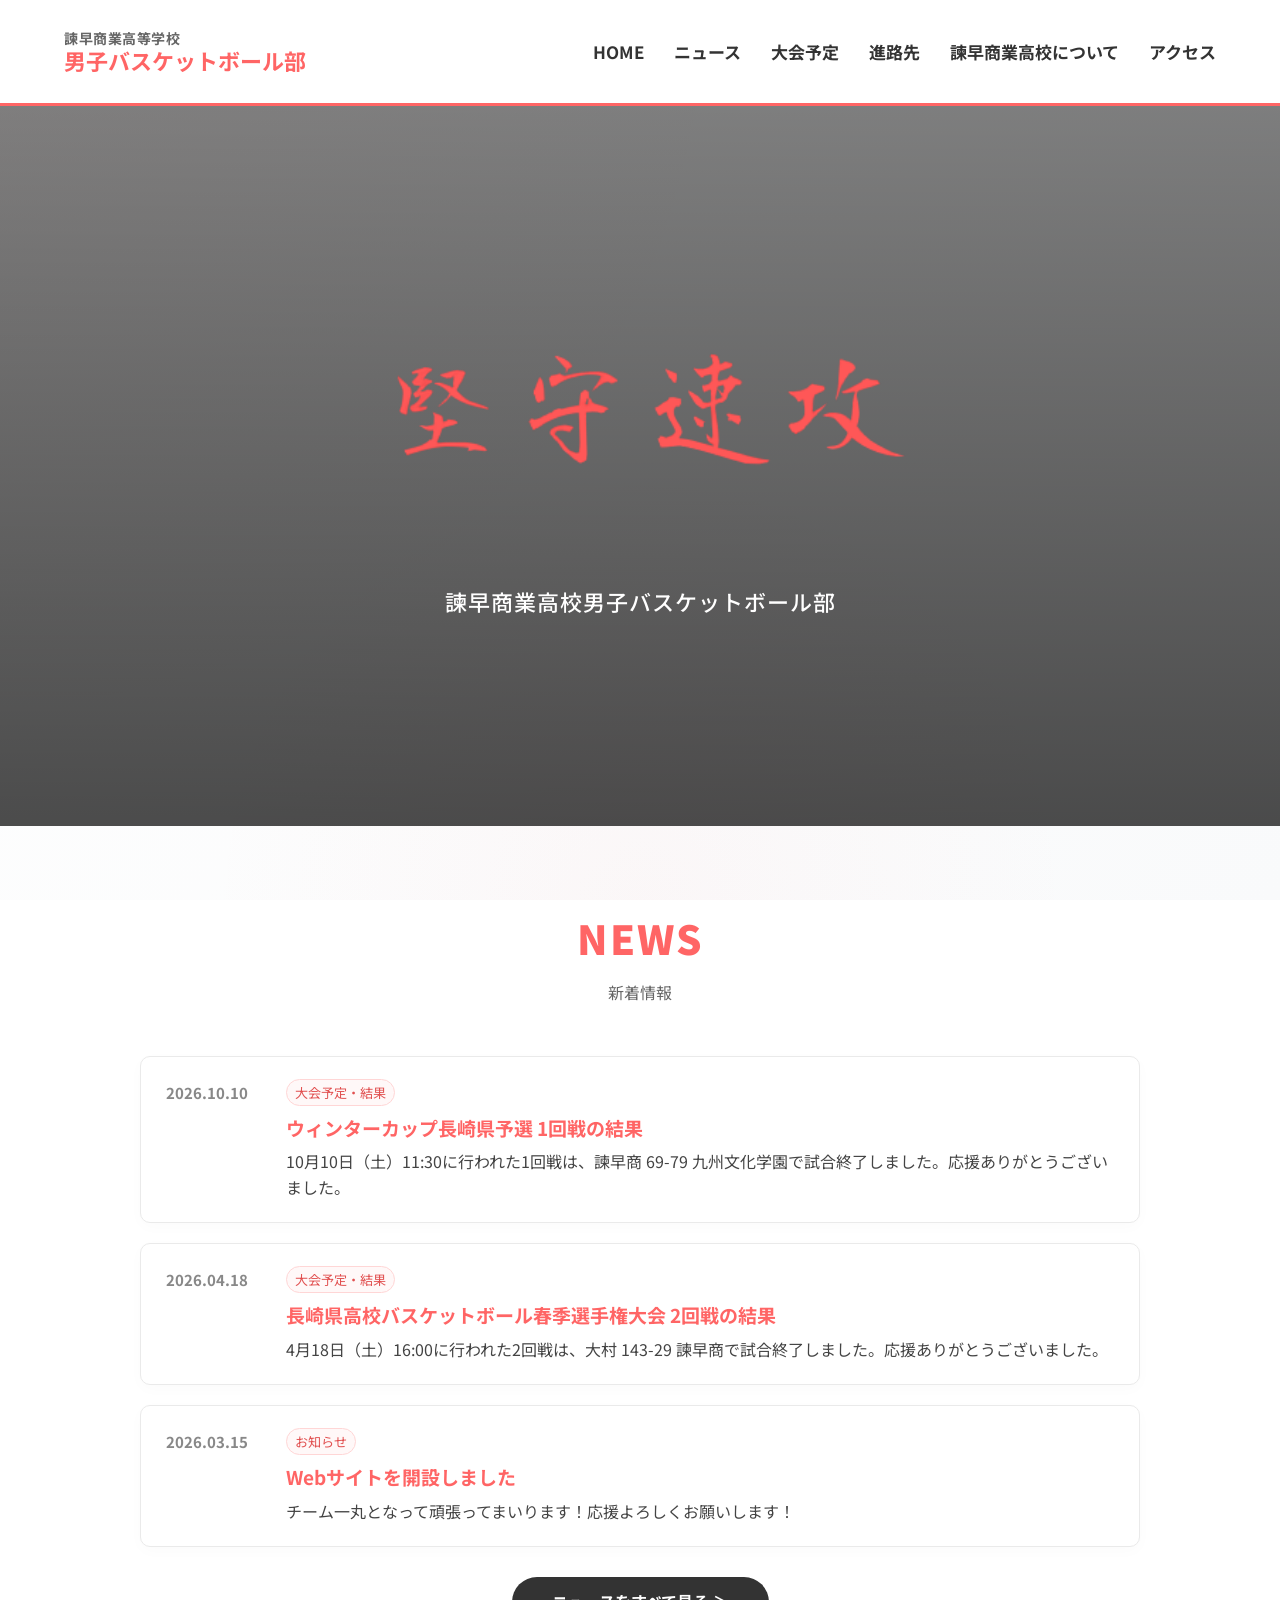
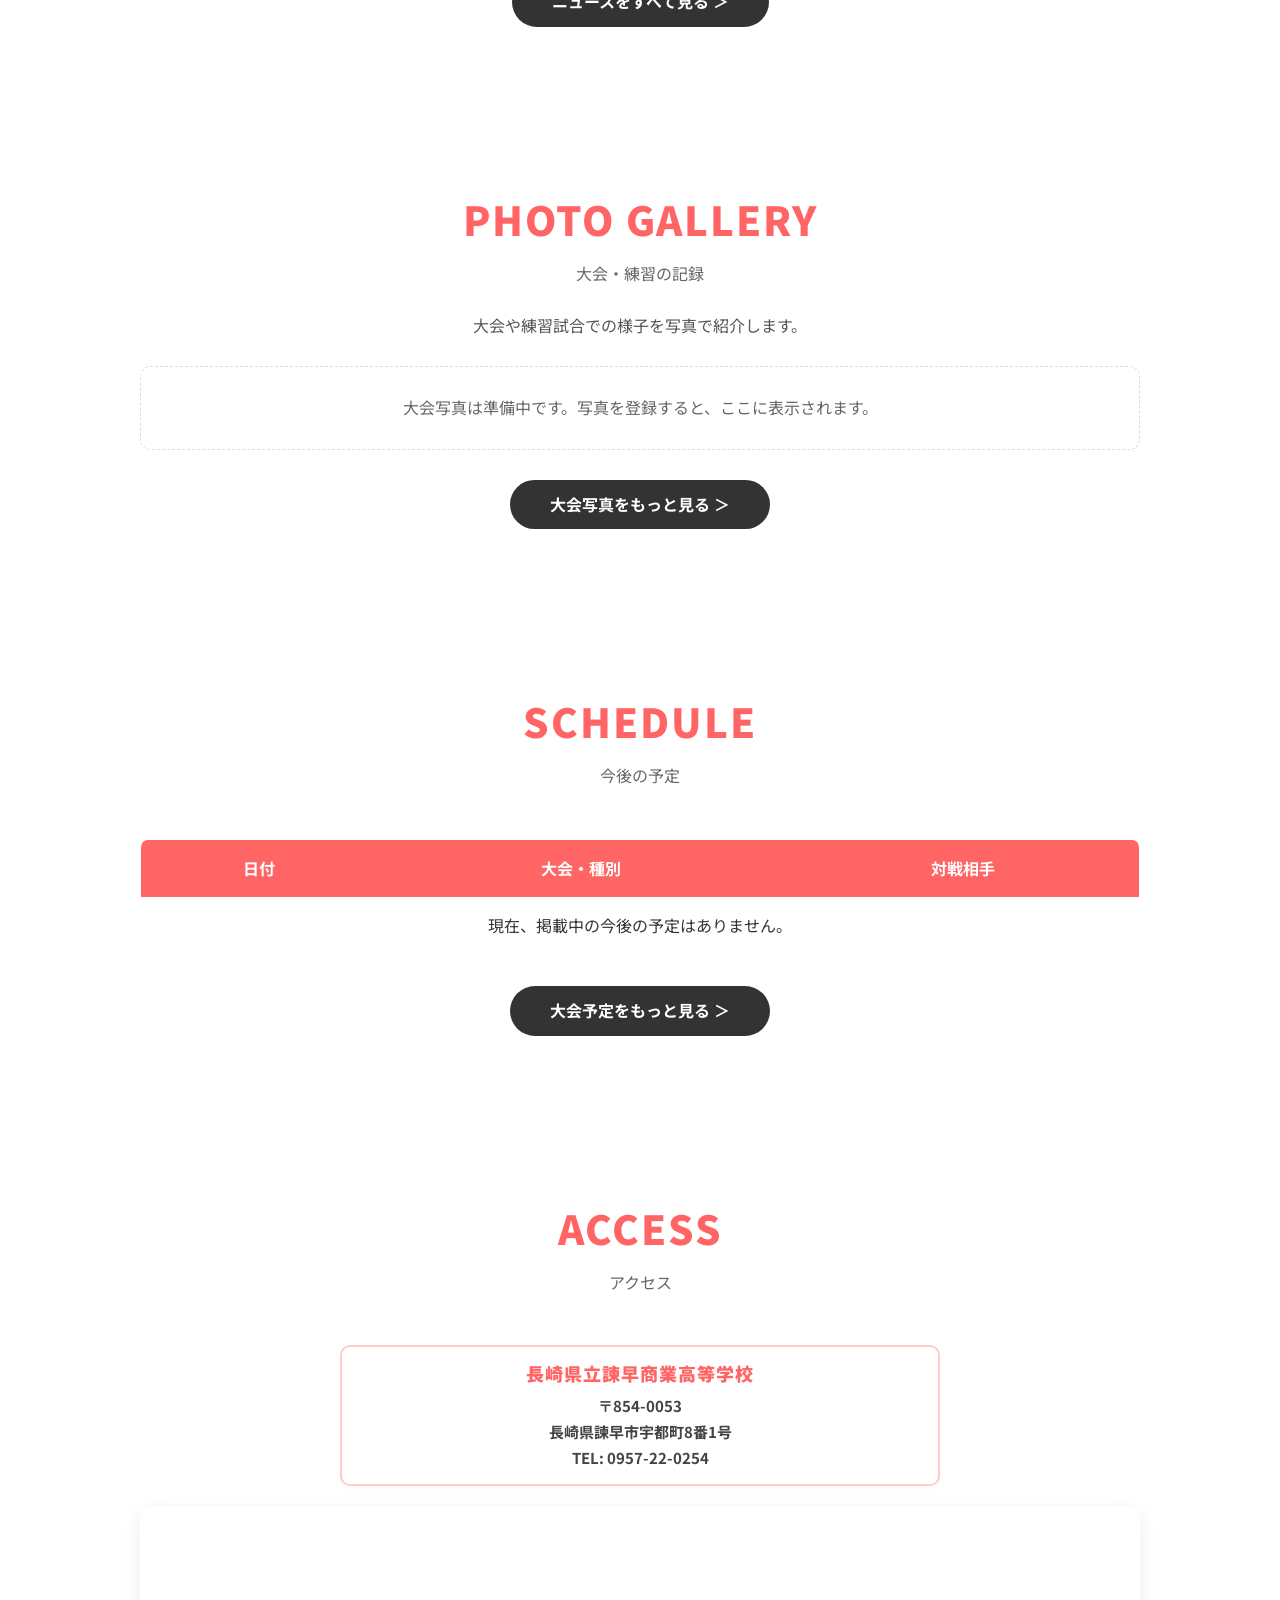
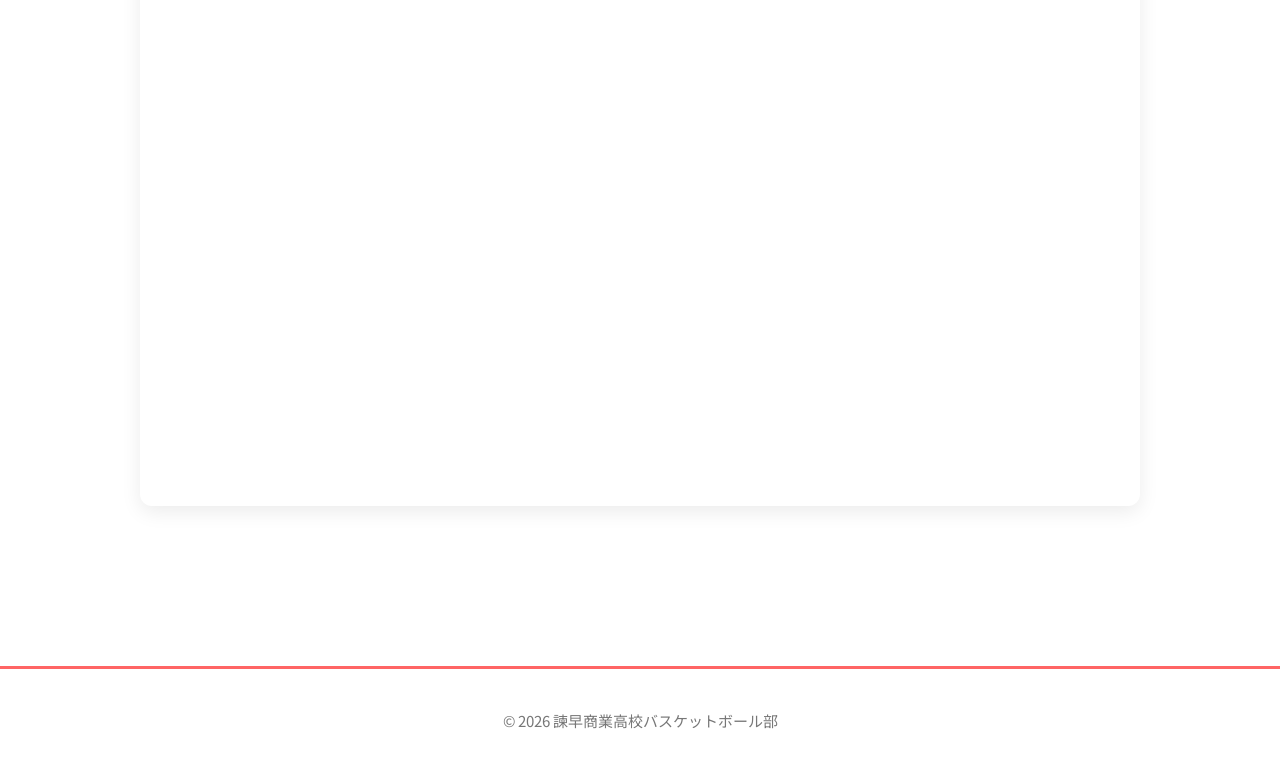
==== commit c7918b4f: "Use shared renderer for schedule announcements on home" ====
--- a/index.html
+++ b/index.html
@@ -83,67 +83,11 @@
   </div>
 </section>
 
-<!-- ニュースの元データを読み込み、ホーム用カードを生成します。 -->
+<!-- お知らせは news-data.js、今後の試合予定は schedule-data.js を共通データとして使います。 -->
 <script>document.write('<script src="news-data.js?v=' + Date.now() + '"><\/script>');</script>
-<script>
-/* ニュース表示の予備処理：外部スクリプトが読み込めない場合でも、ニュース本文を表示します。 */
-(function () {
-  "use strict";
-  var home = document.getElementById("top-news-list");
-  var list = document.getElementById("news-container");
-  var data = (typeof newsData !== "undefined" && Array.isArray(newsData)) ? newsData.slice() : [];
+<script>document.write('<script src="schedule-data.js?v=' + Date.now() + '"><\/script>');</script>
+<script src="news-renderer.js?v=20261019"></script>
 
-  function clear(node) {
-    while (node && node.firstChild) node.removeChild(node.firstChild);
-  }
-  function add(parent, tag, className, value) {
-    var node = document.createElement(tag);
-    if (className) node.className = className;
-    node.textContent = value == null ? "" : String(value);
-    parent.appendChild(node);
-    return node;
-  }
-  function dateNumber(value) {
-    var normalized = String(value || "").replace(/\./g, "-");
-    var stamp = new Date(normalized + "T00:00:00").getTime();
-    return isNaN(stamp) ? 0 : stamp;
-  }
-  data.sort(function (a, b) { return dateNumber(b.date) - dateNumber(a.date); });
-
-  if (!data.length) {
-    if (home) { clear(home); add(home, "p", "news-empty", "ニュースを読み込めませんでした。時間をおいて再読み込みしてください。"); }
-    if (list) { clear(list); add(list, "li", "news-empty", "ニュースを読み込めませんでした。時間をおいて再読み込みしてください。"); }
-    return;
-  }
-
-  if (home) {
-    clear(home);
-    data.slice(0, 3).forEach(function (item) {
-      var card = add(home, "article", "card", "");
-      add(card, "span", "news-date", item.date || "");
-      var body = add(card, "div", "card-content", "");
-      add(body, "span", "news-category", item.category || "お知らせ");
-      add(body, "h3", "", item.title || "（タイトル未設定）");
-      add(body, "p", "", item.desc || "本文は準備中です。");
-    });
-  }
-
-  if (list) {
-    clear(list);
-    data.forEach(function (item) {
-      var entry = add(list, "li", "", "");
-      /* CSSのアニメーションに失敗した場合も、記事が透明なままにならないようにします。 */
-      entry.style.opacity = "1";
-      entry.style.transform = "none";
-      entry.style.animation = "none";
-      add(entry, "div", "news-date", item.date || "");
-      add(entry, "span", "news-category", item.category || "お知らせ");
-      add(entry, "h3", "news-list-title", item.title || "（タイトル未設定）");
-      add(entry, "p", "news-description", item.desc || "本文は準備中です。");
-    });
-  }
-})();
-</script>
 <!-- 写真の元データを読み込み、gallery-renderer.js で表示します。 -->
 <script>document.write('<script src="gallery-data.js?v=' + Date.now() + '"><\/script>');</script>
 <script src="gallery-renderer.js"></script>
@@ -175,8 +119,7 @@
     <!-- ▲▲▲▲▲▲▲▲▲▲▲▲▲▲▲▲▲▲▲▲▲▲▲▲▲▲▲▲▲▲ -->
 </section>
 
-<!-- 大会予定の元データを読み込みます。予定の日付やスコアは schedule-data.js を編集します。 -->
-<script>document.write('<script src="schedule-data.js?v=' + Date.now() + '"><\/script>');</script>
+<!-- schedule-data.js は上部で読み込み済みです。 -->
 <script>
   // ホームの簡易予定表を作ります。日付が不正な項目は表示対象から除外します。
   // 今後の予定のみを表示し、データに問題があってもページ全体が停止しないようにします。
--- a/style.css
+++ b/style.css
@@ -1,4 +1,6 @@
 @charset "UTF-8";
+/* 共通スタイル：全ページの色、余白、ヘッダー、カード、スマートフォン表示をまとめています。
+   デザインを変更するときは、該当セクションの見出しコメントを探してください。 */
 
 /* =========================================
    全体・共通設定
--- a/news-gallery.css
+++ b/news-gallery.css
@@ -1,3 +1,5 @@
+/* style.css に追加する、ニュースと写真ページ専用のスタイルです。 */
+
 /* ニュース・大会写真ページの追加スタイル（既存デザインに合わせた配色） */
 .news-intro {
   max-width: 800px;
@@ -17,6 +19,7 @@
 .inline-link { color: rgb(255, 101, 101); font-weight: 700; text-decoration: none; }
 .inline-link:hover { text-decoration: underline; }
 
+/* ニュースの分類ラベル・本文・空データ表示に関するスタイル */
 .news-category {
   display: inline-block;
   width: fit-content;
@@ -48,6 +51,7 @@
 }
 .loading-message { color: #777; text-align: center; padding: 18px; }
 
+/* 大会写真一覧の説明文、写真カード、グリッド配置のスタイル */
 .gallery-intro {
   max-width: 900px;
   margin: -24px auto 28px;
@@ -96,6 +100,7 @@
 .schedule-inline-badge.official { color: rgb(255, 101, 101); }
 .schedule-inline-badge.practice { color: #4aa3ff; }
 
+/* 画面幅に応じて写真カードの列数と余白を調整します。 */
 @media (max-width: 800px) {
   .gallery-grid { grid-template-columns: repeat(2, minmax(0, 1fr)); gap: 14px; }
 }
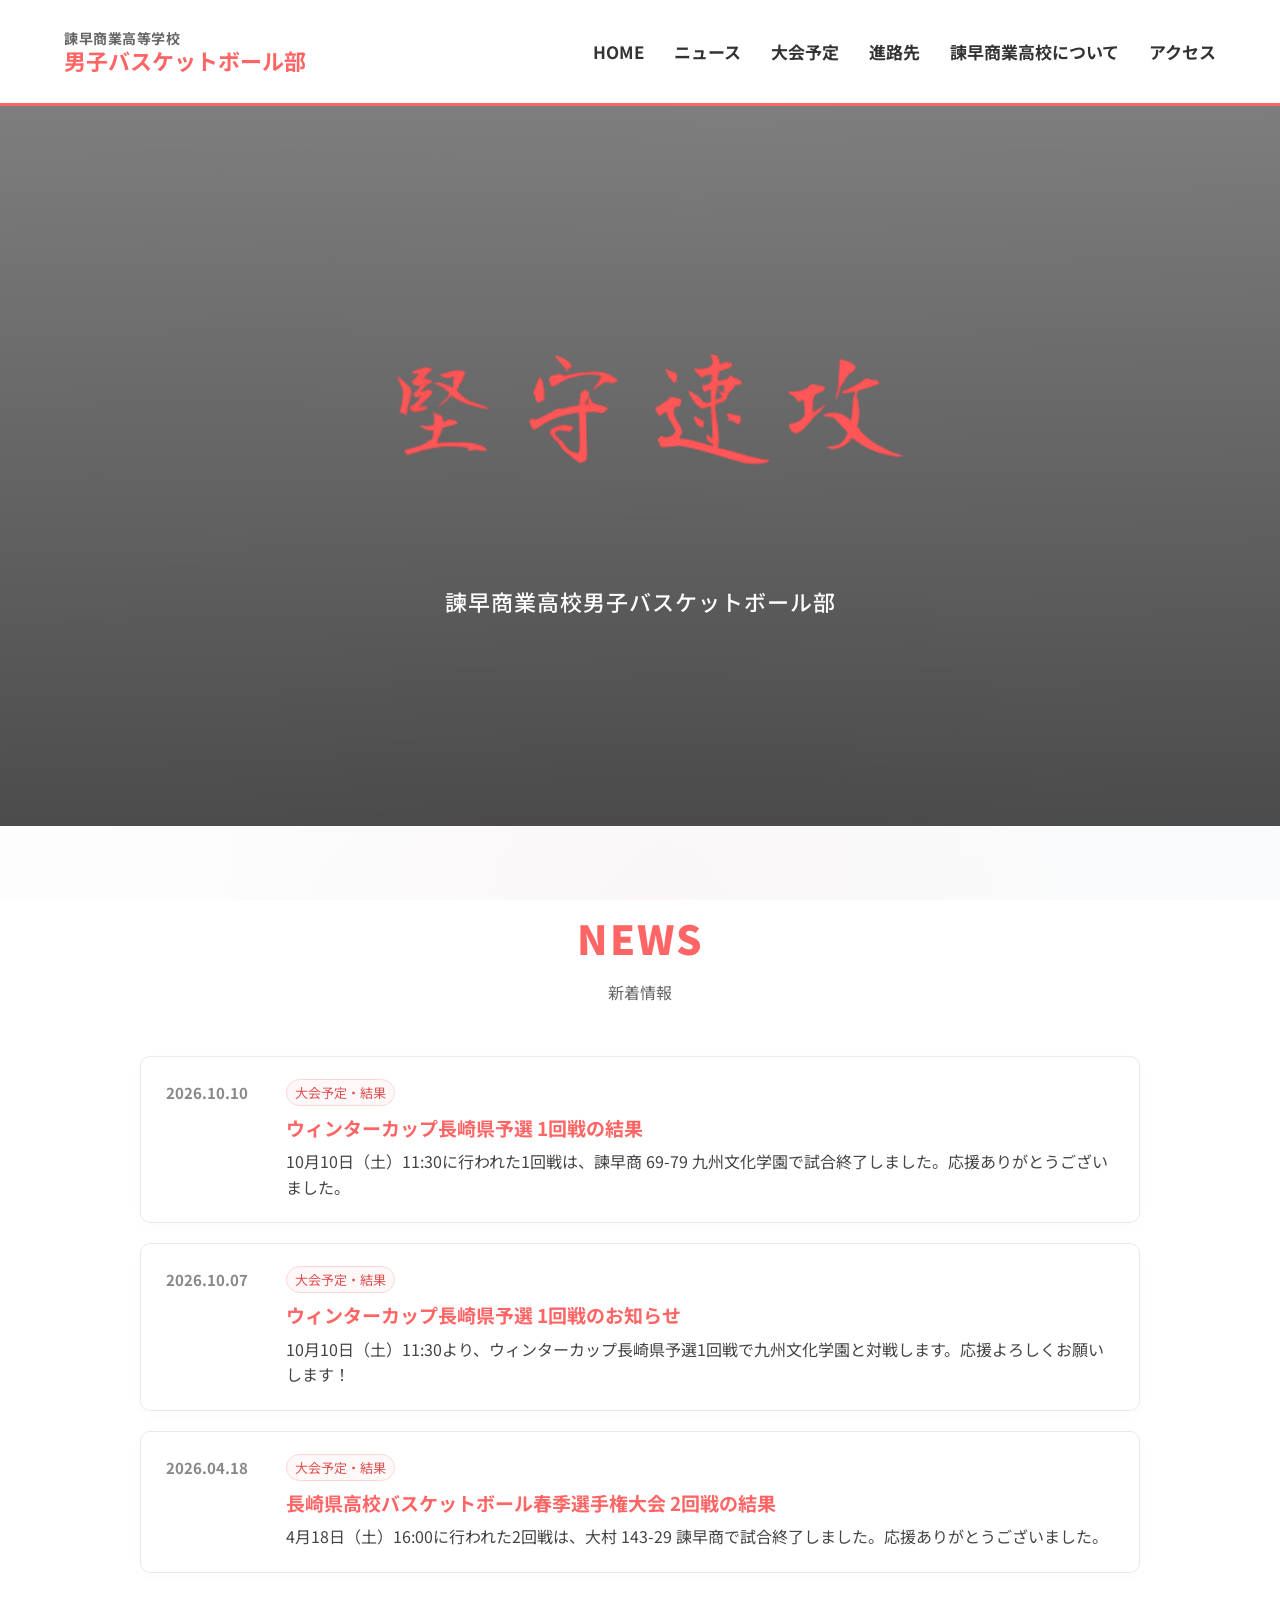
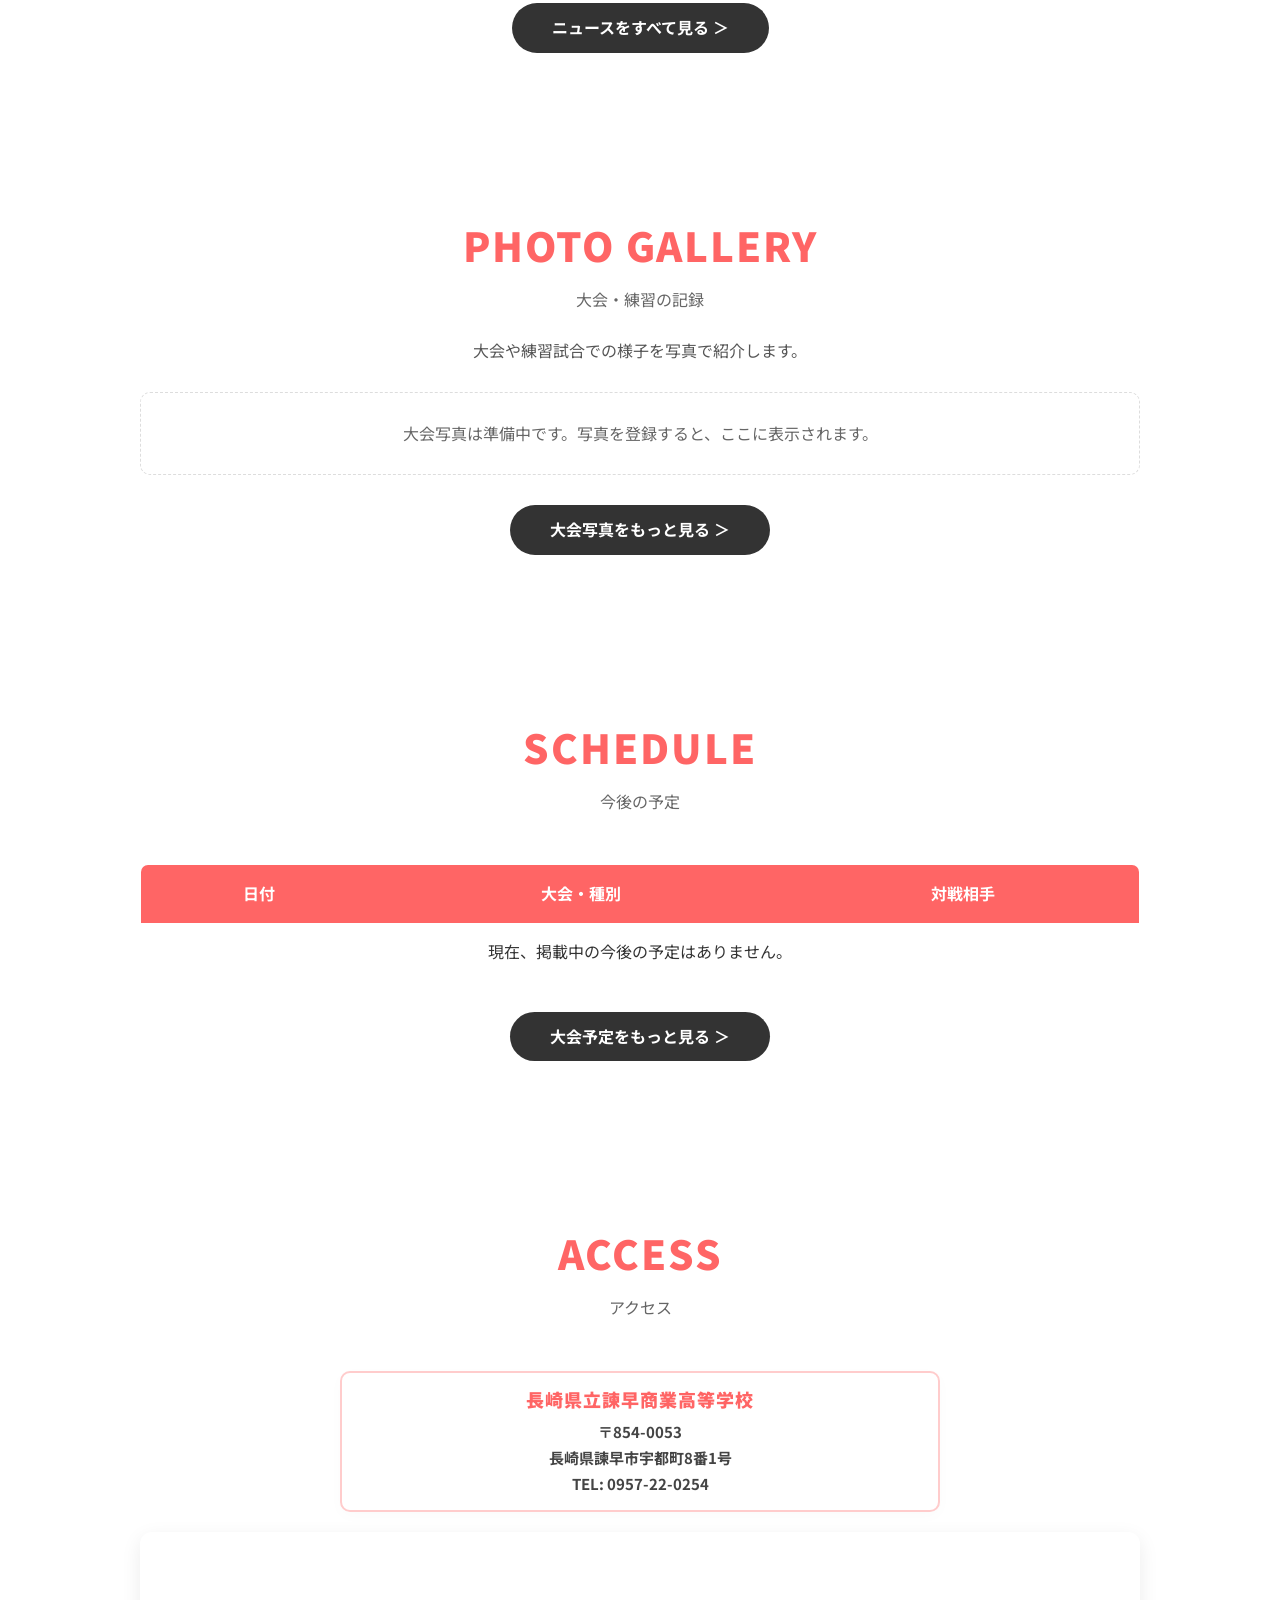
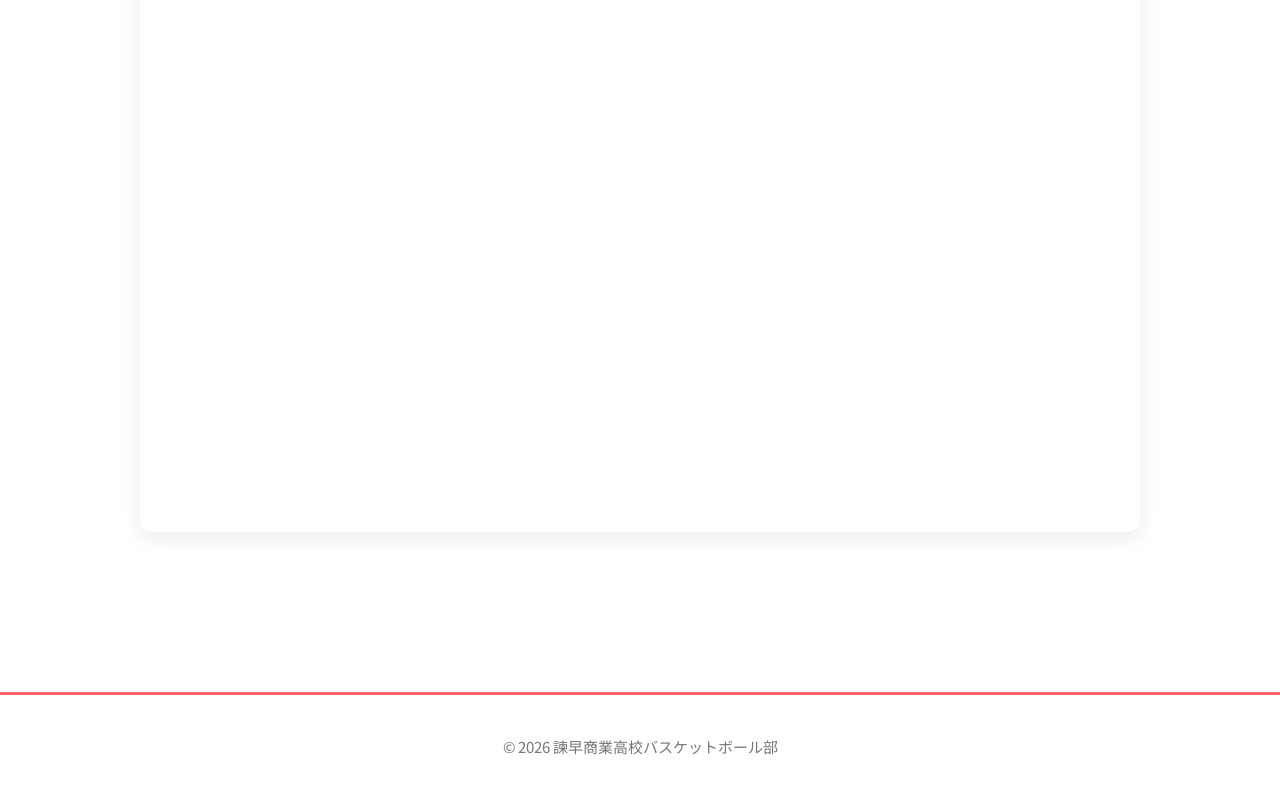
==== commit ce3cda61: "Use fixed news posts on home and refresh renderer version" ====
--- a/index.html
+++ b/index.html
@@ -83,10 +83,10 @@
   </div>
 </section>
 
-<!-- お知らせは news-data.js、今後の試合予定は schedule-data.js を共通データとして使います。 -->
+<!-- ニュースは news-data.js の固定記事、ホームの予定表は schedule-data.js を使います。 -->
 <script>document.write('<script src="news-data.js?v=' + Date.now() + '"><\/script>');</script>
 <script>document.write('<script src="schedule-data.js?v=' + Date.now() + '"><\/script>');</script>
-<script src="news-renderer.js?v=20261019"></script>
+<script src="news-renderer.js?v=20261020"></script>
 
 <!-- 写真の元データを読み込み、gallery-renderer.js で表示します。 -->
 <script>document.write('<script src="gallery-data.js?v=' + Date.now() + '"><\/script>');</script>
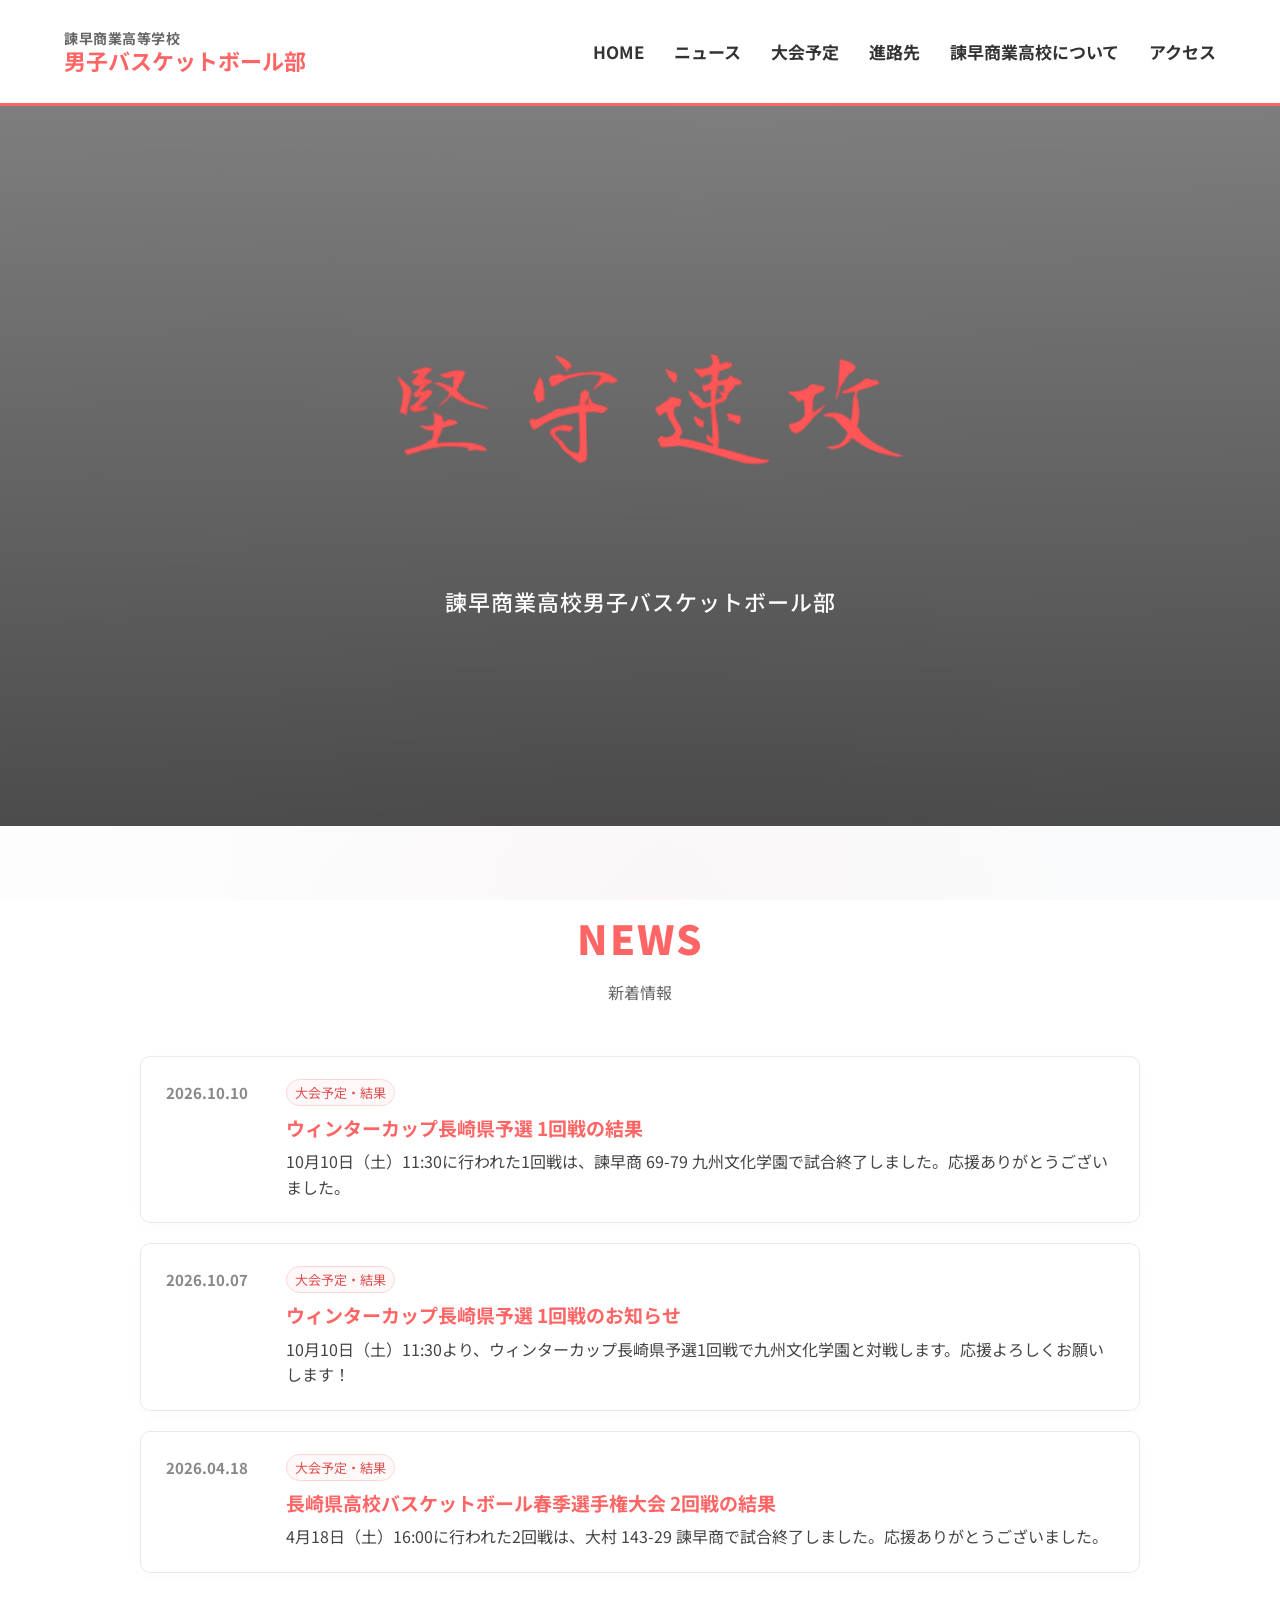
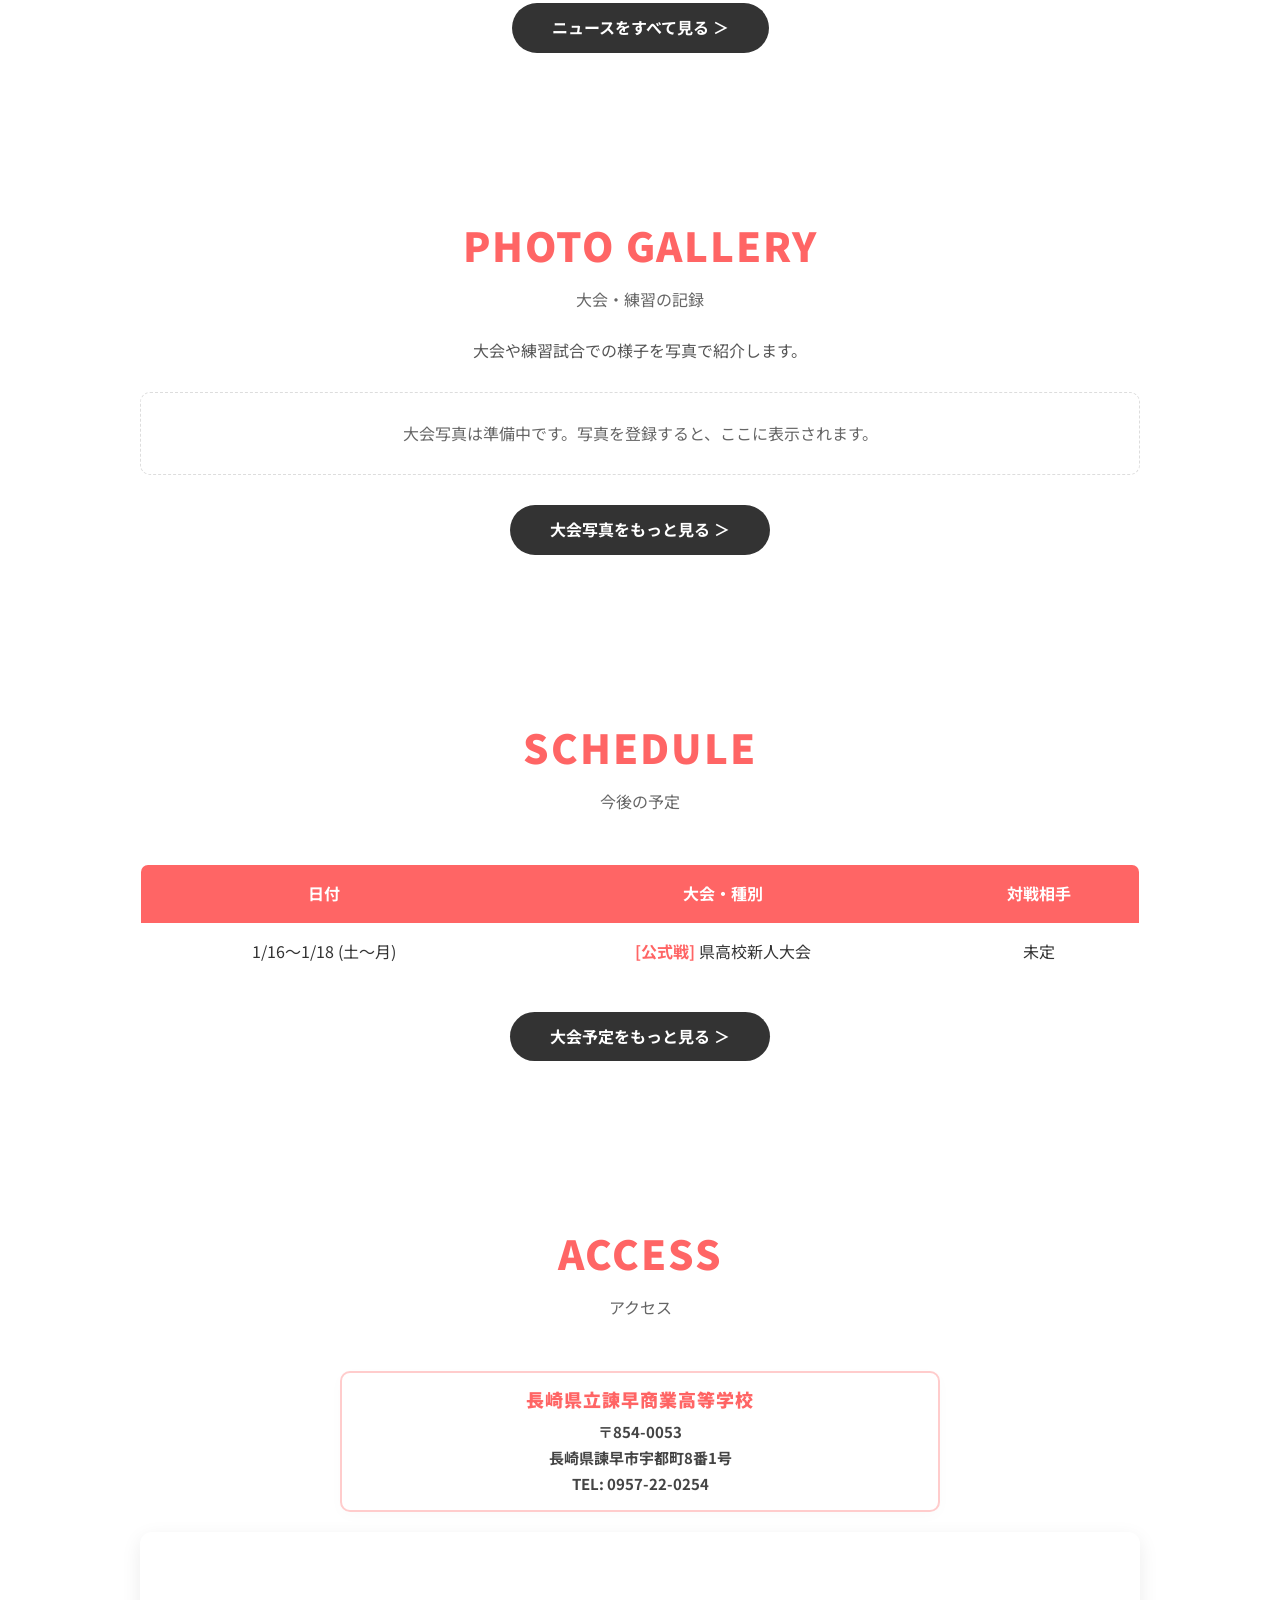
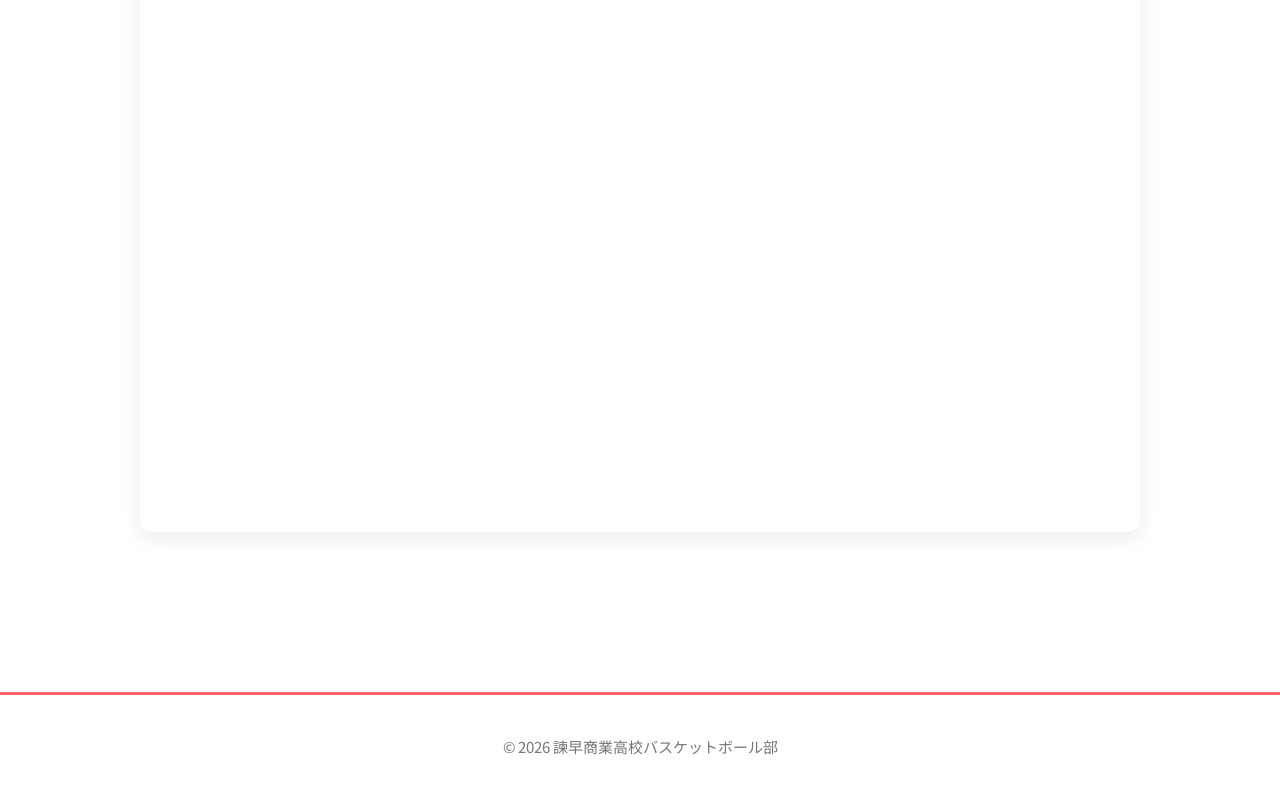
==== commit 6ec61fe5: "Sort schedule and news items newest first" ====
--- a/index.html
+++ b/index.html
@@ -148,6 +148,8 @@
       if (!/^\d{4}-\d{2}-\d{2}$/.test(normalized)) return false;
       const eventDate = new Date(normalized + "T00:00:00");
       return !Number.isNaN(eventDate.getTime()) && eventDate >= today;
+    }).sort(function (a, b) {
+      return String(b.fullDate || "").localeCompare(String(a.fullDate || ""));
     });
 
     if (upcoming.length === 0) {
